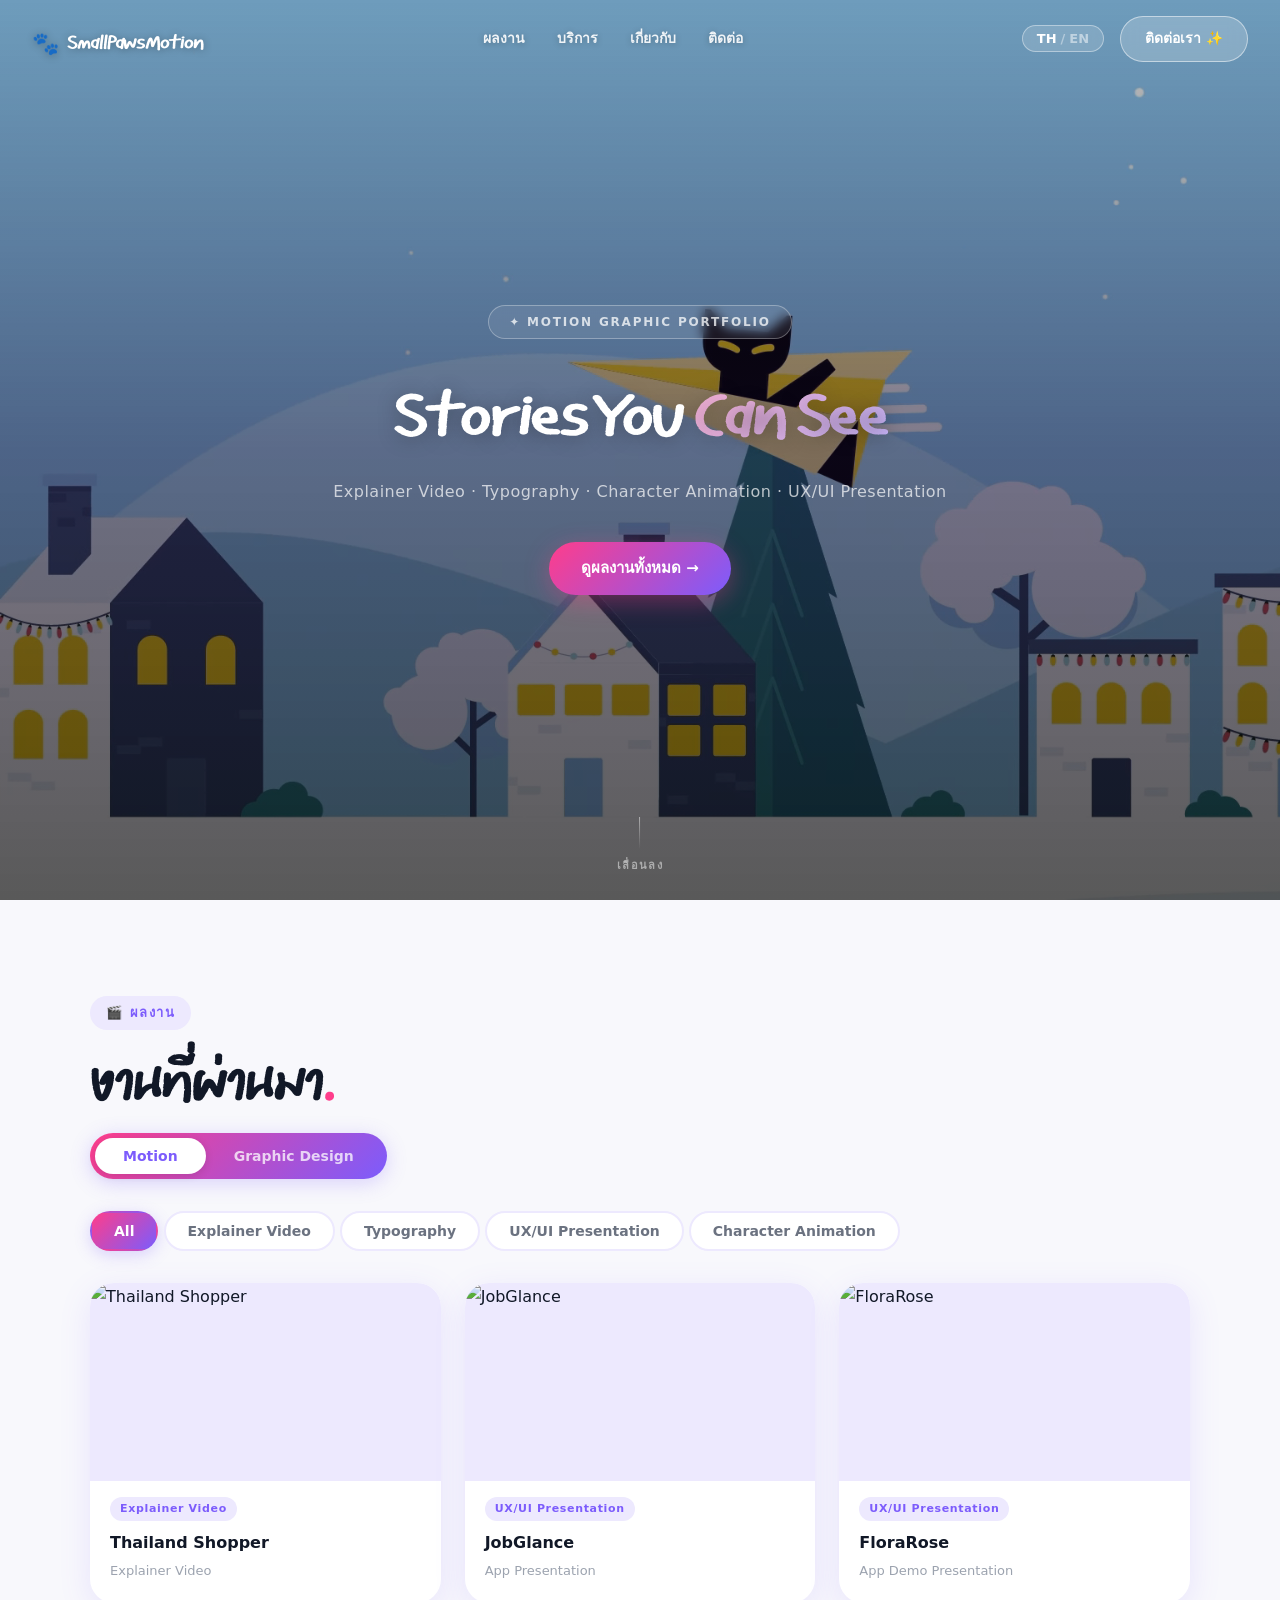
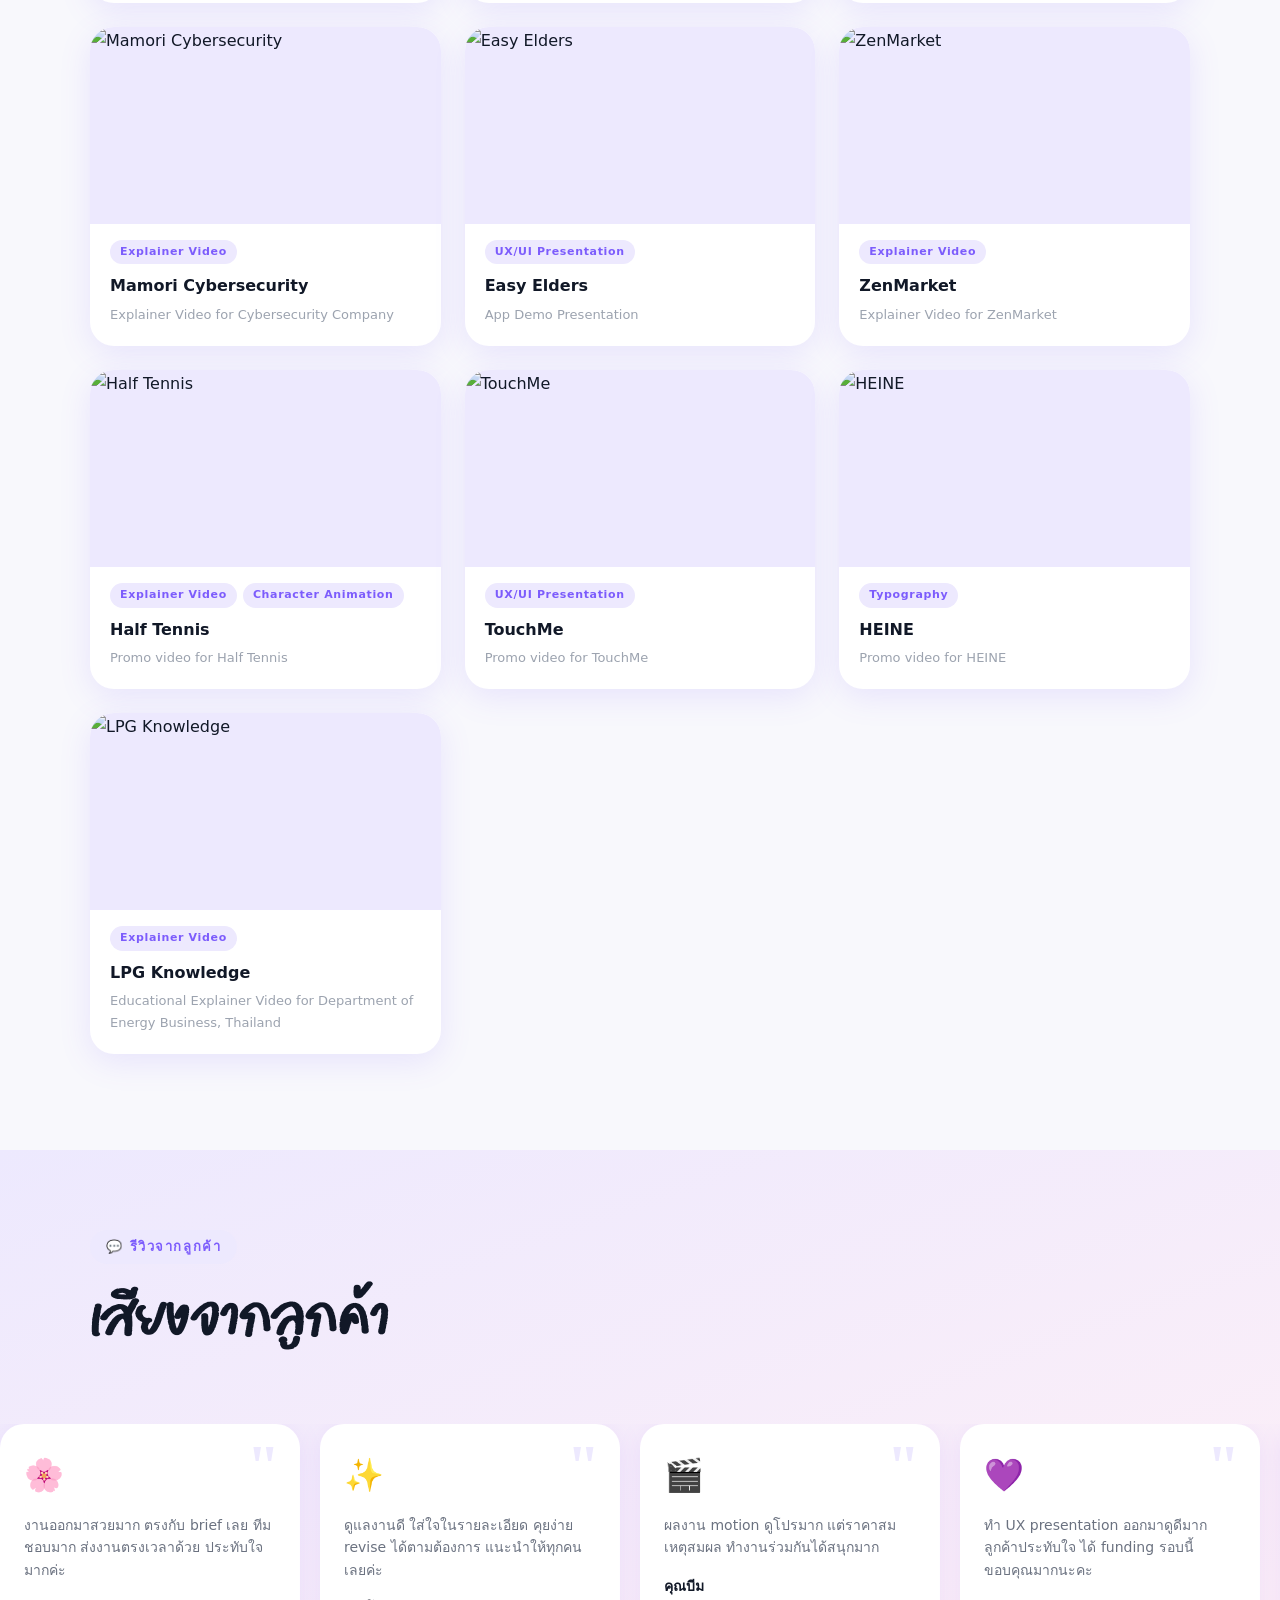
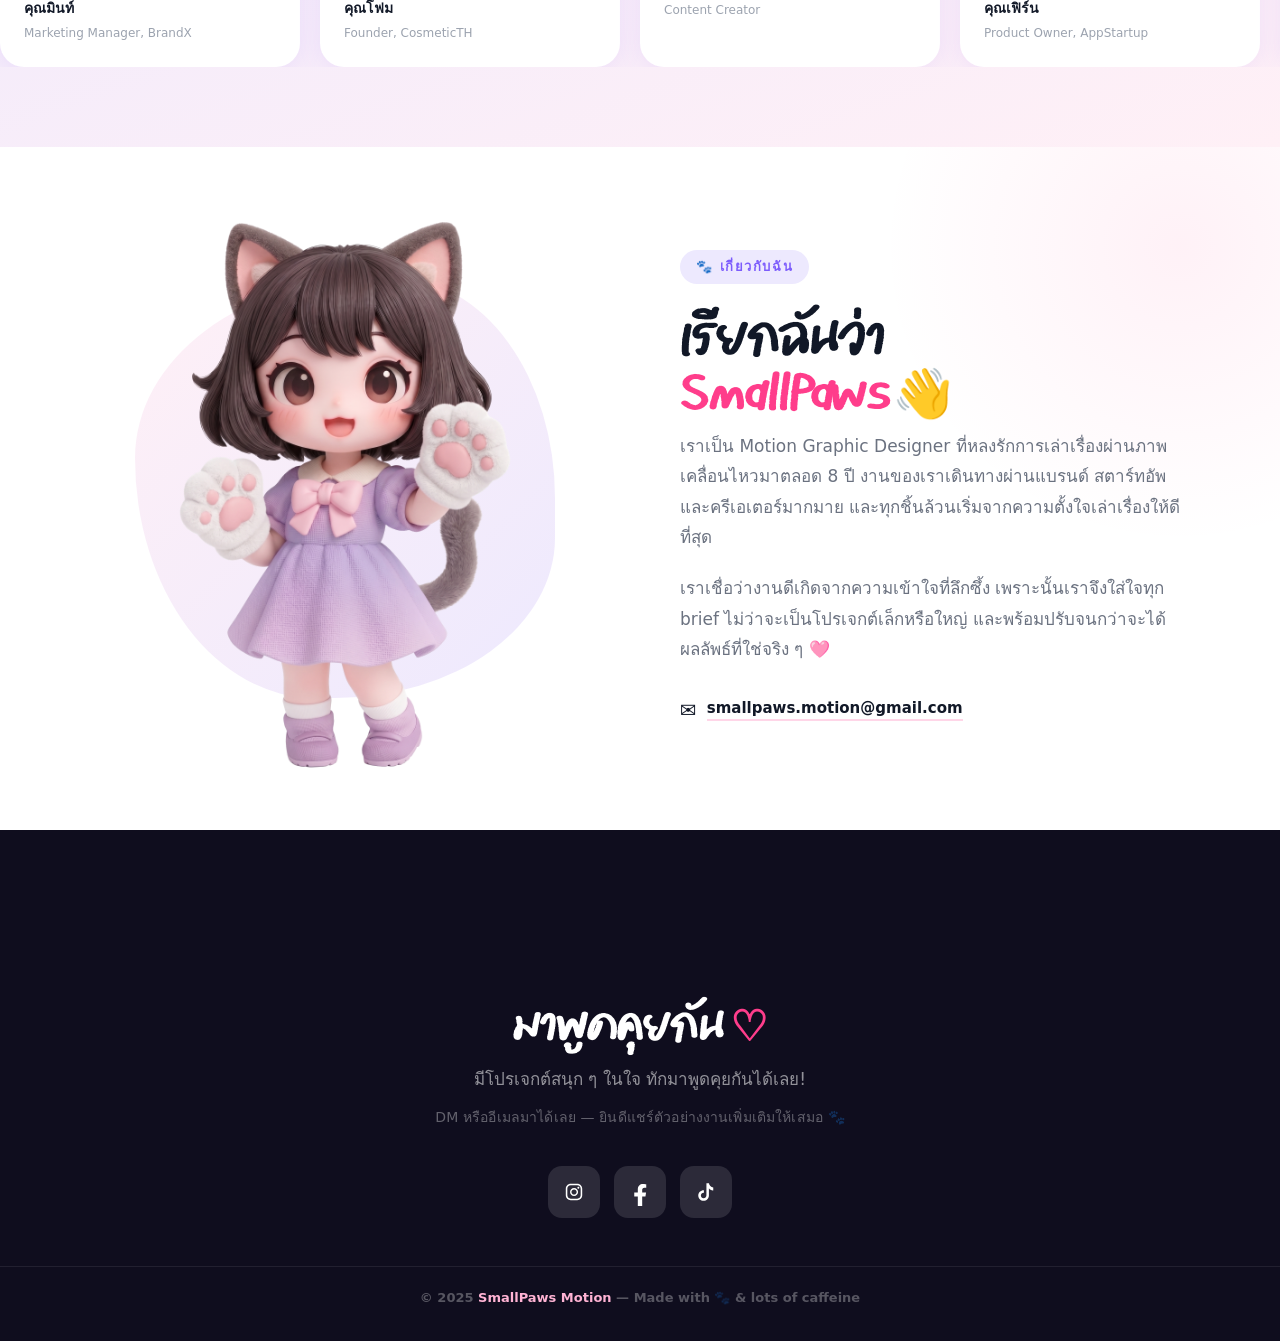
==== index.html @ 2cac4127 "Graphic modal: horizontal layout, large image preview + side info panel" ====
<!DOCTYPE html>
<html lang="th">
<head>
  <meta charset="UTF-8">
  <meta name="viewport" content="width=device-width, initial-scale=1.0">
  <title>SmallPaws Motion — Motion Graphic Portfolio</title>
  <meta name="description" content="Motion graphic portfolio by SmallPaws — Explainer Video, Typography, UX/UI Presentation, Character Animation">
  <meta property="og:title" content="SmallPaws Motion">
  <meta property="og:description" content="Motion graphic portfolio — 8 years of bringing stories to life through motion">
  <meta property="og:type" content="website">

  <link rel="stylesheet" href="css/style.css?v=13">
  <link rel="icon" href="data:image/svg+xml,<svg xmlns='http://www.w3.org/2000/svg' viewBox='0 0 100 100'><text y='.9em' font-size='90'>🐾</text></svg>">
</head>
<body>

<!-- ── Navigation ─────────────────────────────────────────── -->
<nav class="nav">
  <a href="#hero" class="nav-logo">
    <span class="paw">🐾</span> SmallPaws Motion
  </a>
  <div class="nav-links">
    <a href="#works"        data-th="ผลงาน"    data-en="Works">ผลงาน</a>
    <a href="services.html" data-th="บริการ"    data-en="Services">บริการ</a>
    <a href="#about"        data-th="เกี่ยวกับ" data-en="About">เกี่ยวกับ</a>
    <a href="#contact"      data-th="ติดต่อ"    data-en="Contact">ติดต่อ</a>
  </div>
  <div class="nav-right">
    <button class="lang-toggle" id="lang-toggle" aria-label="Switch language">
      <span class="lang-th active">TH</span>
      <span class="lang-sep">/</span>
      <span class="lang-en">EN</span>
    </button>
    <a href="#contact" class="nav-cta" data-th="ติดต่อเรา ✨" data-en="Contact ✨">ติดต่อเรา ✨</a>
  </div>
</nav>

<!-- ── Hero (fullscreen single looping file) ───────────────── -->
<!--
  วิธีเปลี่ยน background:
  1. วางไฟล์ใน assets/  เช่น assets/hero.mp4  หรือ assets/hero.gif
  2. แก้ src ใน <video> หรือ <img> ด้านล่างนี้
  ─────────────────────────────────────────────────────────────
  ใช้ <video> สำหรับ .mp4 / .webm  (แนะนำ — ไฟล์เล็กกว่า GIF มาก)
  ใช้ <img>   สำหรับ .gif / .apng  (ถ้ามีไฟล์พร้อมใช้แล้ว)
-->
<section id="hero">
  <div class="hero-bg">

    <!-- ══ ใส่ไฟล์ video ที่นี่ ══════════════════════════════
    <video class="hero-media" autoplay muted loop playsinline>
      <source src="assets/hero.webm" type="video/webm">
      <source src="assets/hero.mp4"  type="video/mp4">
    </video>
    ══════════════════════════════════════════════════════════

    ══ หรือ GIF/APNG ที่นี่ ══════════════════════════════════
    <img class="hero-media" src="assets/hero.gif" alt="">
    ══════════════════════════════════════════════════════════ -->

    <video class="hero-media" autoplay muted loop playsinline>
      <source src="assets/header-frames/Header_vdo.webm" type="video/webm">
    </video>

  </div>

  <div class="hero-overlay"></div>

  <div class="hero-content">
    <div class="hero-badge" data-th="✦ Motion Graphic Portfolio" data-en="✦ Motion Graphic Portfolio">✦ Motion Graphic Portfolio</div>
    <h1 class="hero-title">
      Stories You <span class="highlight">Can See</span>
    </h1>
    <p class="hero-desc" data-th="Explainer Video · Typography · Character Animation · UX/UI Presentation" data-en="Explainer Video · Typography · Character Animation · UX/UI Presentation">
      Explainer Video · Typography · Character Animation · UX/UI Presentation
    </p>
    <div class="hero-actions">
      <a href="#works" class="btn-primary" data-th="ดูผลงานทั้งหมด →" data-en="View All Works →">ดูผลงานทั้งหมด →</a>
    </div>
  </div>

  <div class="scroll-hint">
    <div class="scroll-line"></div>
    <span data-th="เลื่อนลง" data-en="Scroll">เลื่อนลง</span>
  </div>
</section>

<!-- ── Works ──────────────────────────────────────────────── -->
<section id="works" class="section">
  <div class="container">
    <div class="fade-up">
      <div class="section-label" data-th="🎬 ผลงาน" data-en="🎬 Selected Works">🎬 ผลงาน</div>
      <h2 class="section-title" style="margin-bottom:32px">
        <span data-th="งานที่ผ่านมา" data-en="Our Work">งานที่ผ่านมา</span><span style="color:var(--pink)">.</span>
      </h2>
    </div>

    <div class="fade-up" id="works-mode-toggle">
      <div class="mode-toggle">
        <button class="mode-btn active" id="mode-motion" onclick="setWorksMode('motion')">
          <span data-th="Motion" data-en="Motion">Motion</span>
        </button>
        <button class="mode-btn" id="mode-graphic" onclick="setWorksMode('graphic')">
          <span data-th="Graphic Design" data-en="Graphic Design">Graphic Design</span>
        </button>
      </div>
    </div>

    <div class="fade-up" id="filter-bar"></div>

    <div id="works-grid" class="works-grid" style="margin-top:32px"></div>
  </div>
</section>

<!-- ── Testimonials ───────────────────────────────────────── -->
<section id="testimonials">
  <div class="section-header fade-up">
    <div class="container">
      <div class="section-label" data-th="💬 รีวิวจากลูกค้า" data-en="💬 Kind Words">💬 รีวิวจากลูกค้า</div>
      <h2 class="section-title">
        <span data-th="เสียงจากลูกค้า" data-en="What Clients Say">เสียงจากลูกค้า</span><span style="color:var(--pink)">~</span>
      </h2>
    </div>
  </div>

  <div style="height:40px"></div>

  <div class="marquee-wrap">
    <div class="marquee-track" id="marquee-track"></div>
  </div>
</section>

<!-- ── About ──────────────────────────────────────────────── -->
<section id="about" class="section">
  <div class="container">
    <div class="about-grid">

      <div class="about-visual fade-up">
        <div class="about-blob-bg"></div>
        <img src="assets/image/aboutMe2.png" alt="SmallPaws Motion" class="about-photo">
      </div>

      <div class="about-content fade-up">
        <div class="section-label" data-th="🐾 เกี่ยวกับฉัน" data-en="🐾 About Me">🐾 เกี่ยวกับฉัน</div>
        <h2 class="section-title" style="margin-bottom:20px">
          <span data-th="เรียกฉันว่า" data-en="You can call me">เรียกฉันว่า</span><br><span style="color:var(--pink)">SmallPaws</span> 👋
        </h2>
        <p class="about-intro" data-th="เราเป็น Motion Graphic Designer ที่หลงรักการเล่าเรื่องผ่านภาพเคลื่อนไหวมาตลอด 8 ปี งานของเราเดินทางผ่านแบรนด์ สตาร์ทอัพ และครีเอเตอร์มากมาย และทุกชิ้นล้วนเริ่มจากความตั้งใจเล่าเรื่องให้ดีที่สุด" data-en="We're a Motion Graphic Designer with 8 years of passion for storytelling through movement. Our work has traveled through brands, startups, and creators — and every piece starts with one intention: tell the story well.">
          เราเป็น Motion Graphic Designer ที่หลงรักการเล่าเรื่องผ่านภาพเคลื่อนไหวมาตลอด 8 ปี
          งานของเราเดินทางผ่านแบรนด์ สตาร์ทอัพ และครีเอเตอร์มากมาย
          และทุกชิ้นล้วนเริ่มจากความตั้งใจเล่าเรื่องให้ดีที่สุด
        </p>
        <p class="about-intro" data-th="เราเชื่อว่างานดีเกิดจากความเข้าใจที่ลึกซึ้ง เพราะนั้นเราจึงใส่ใจทุก brief ไม่ว่าจะเป็นโปรเจกต์เล็กหรือใหญ่ และพร้อมปรับจนกว่าจะได้ผลลัพธ์ที่ใช่จริง ๆ 🩷" data-en="We believe great work comes from deep understanding — so we care about every brief, no matter the scope, and refine until the result truly feels right. 🩷">
          เราเชื่อว่างานดีเกิดจากความเข้าใจที่ลึกซึ้ง เพราะนั้นเราจึงใส่ใจทุก brief
          ไม่ว่าจะเป็นโปรเจกต์เล็กหรือใหญ่ และพร้อมปรับจนกว่าจะได้ผลลัพธ์ที่ใช่จริง ๆ 🩷
        </p>

        <div class="about-email-row">
          <span class="about-email-icon">✉️</span>
          <button class="about-email-btn" id="about-email-btn" onclick="copyEmail(this)" title="คลิกเพื่อคัดลอก">
            smallpaws.motion@gmail.com
          </button>
          <span class="about-email-copied" id="about-email-copied">Copied!</span>
        </div>
      </div>

    </div>
  </div>
</section>

<!-- ── Contact ─────────────────────────────────────────────── -->
<section id="contact" class="section">
  <div class="container">
    <div class="contact-card fade-up">
      <h2 class="contact-title">
        <span data-th="มาพูดคุยกัน" data-en="Let's Talk">มาพูดคุยกัน</span><span style="color:var(--pink)"> ♡</span>
      </h2>
      <p class="contact-sub" data-th="มีโปรเจกต์สนุก ๆ ในใจ ทักมาพูดคุยกันได้เลย!" data-en="Got a fun project in mind? Come chat with me anytime!">
        มีโปรเจกต์สนุก ๆ ในใจ ทักมาพูดคุยกันได้เลย!
      </p>

      <p class="contact-more" data-th="DM หรืออีเมลมาได้เลย — ยินดีแชร์ตัวอย่างงานเพิ่มเติมให้เสมอ 🐾" data-en="DM or email me — happy to share more work samples anytime 🐾">
        DM หรืออีเมลมาได้เลย — ยินดีแชร์ตัวอย่างงานเพิ่มเติมให้เสมอ 🐾
      </p>

      <div class="contact-links" id="contact-links"></div>
    </div>
  </div>
</section>

<!-- ── Footer ──────────────────────────────────────────────── -->
<footer>
  <p>© 2025 <span>SmallPaws Motion</span> — Made with 🐾 & lots of caffeine</p>
</footer>

<!-- ── Modal ───────────────────────────────────────────────── -->
<div class="modal-overlay" id="modal-overlay">
  <div class="modal-box">
    <div class="modal-video-wrap">
      <div id="modal-video" style="width:100%;height:100%"></div>
    </div>
    <div class="modal-footer">
      <div class="modal-title" id="modal-title"></div>
      <button class="modal-close" onclick="closeModal()">✕</button>
    </div>
  </div>
</div>

<script src="js/works-data.js?v=4"></script>
<script src="js/main.js?v=8"></script>
</body>
</html>
---- css/style.css ----
/* ============================================================
   SmallPaws Motion — Stylesheet
   Brand Guideline v1.0: Pink #FF3D8B / Violet #7C5CFC / BG #F8F8FC
   Fonts: PG Boston (display) + Inter (body) + Prompt (Thai fallback)
   ============================================================ */

/* PG Boston — display/heading font (Latin) */
@font-face {
  font-family: 'PG Boston';
  src: url('../assets/fonts/PGBoston.ttf') format('truetype');
  font-weight: normal;
  font-style: normal;
  font-display: swap;
}

/* Inter (body) + Prompt (Thai fallback) */
@import url('https://fonts.googleapis.com/css2?family=Inter:wght@300;400;500;600;700;800;900&family=Prompt:wght@400;500;600;700;800;900&display=swap');

/* ── Reset & Base ─────────────────────────────────────────── */
*, *::before, *::after { box-sizing: border-box; margin: 0; padding: 0; }

:root {
  /* ── Brand Primary ── */
  --pink:         #FF3D8B;
  --pink-light:   #FFD6E8;
  --pink-pale:    #FFF0F6;
  --pink-200:     #FFB3D4;
  --pink-300:     #FF7DB2;
  --pink-600:     #CC0060;

  /* ── Brand Secondary ── */
  --purple:       #7C5CFC;
  --violet:       #7C5CFC;
  --purple-light: #EDE9FE;
  --purple-mid:   #C4B5FD;
  --purple-dim:   #A78BFA;

  /* ── Dark (hero bg / accents) ── */
  --dark:         #0F0D1E;
  --dark-2:       #1A1730;
  --dark-3:       #252240;

  /* ── Surfaces (light theme) ── */
  --white:        #FFFFFF;
  --bg:           #F8F8FC;
  --gray-100:     #F3F4F6;
  --gray-400:     #9CA3AF;
  --gray-600:     #6B7280;
  --gray-700:     #374151;
  --gray-800:     #111827;
  --border:       #E5E7EB;

  --radius-xl:    24px;
  --radius-2xl:   40px;
  --shadow-soft:  0 4px 24px rgba(124,92,252,0.10);
  --shadow-card:  0 8px 32px rgba(124,92,252,0.13);
  --transition:   0.3s cubic-bezier(0.4,0,0.2,1);
}

html { scroll-behavior: smooth; }

body {
  /* Inter สำหรับ Latin + Prompt fallback สำหรับ Thai */
  font-family: 'Inter', 'Prompt', system-ui, sans-serif;
  background: var(--bg);
  color: var(--gray-800);
  overflow-x: hidden;
  line-height: 1.7;
}

/* PG Boston สำหรับ Latin heading — Thai glyph ไม่มีใน PG Boston
   browser จะ fallback ไป Prompt สำหรับตัวอักษรไทยโดยอัตโนมัติ */
h1, h2, h3, .section-title, .nav-logo, .hero-title {
  font-family: 'PG Boston', Georgia, 'Prompt', sans-serif;
  font-weight: 900;
}

/* Exp badge numbers */
.exp-number, .exp-unit, .exp-label {
  font-family: 'PG Boston', Georgia, 'Prompt', sans-serif;
  font-weight: 900;
}

/* ปุ่มและ UI */
button, .btn-primary, .btn-outline, .filter-btn,
.nav-links a, .nav-cta, .lang-toggle {
  font-family: 'Inter', 'Prompt', system-ui, sans-serif;
}

::-webkit-scrollbar { width: 6px; }
::-webkit-scrollbar-track { background: var(--pink-pale); }
::-webkit-scrollbar-thumb { background: var(--purple-mid); border-radius: 99px; }

/* ── Utility ──────────────────────────────────────────────── */
.section { padding: 96px 24px; }
.container { max-width: 1100px; margin: 0 auto; }
.section-label {
  display: inline-flex; align-items: center; gap: 8px;
  font-size: 13px; font-weight: 700; letter-spacing: 0.12em; text-transform: uppercase;
  color: var(--violet); background: var(--purple-light);
  padding: 6px 16px; border-radius: 99px; margin-bottom: 16px;
}
.section-title {
  font-size: clamp(28px, 5vw, 48px);
  font-weight: 900; line-height: 1.15; color: var(--gray-800);
}

/* ── Nav ──────────────────────────────────────────────────── */
.nav {
  position: fixed; top: 0; left: 0; right: 0; z-index: 100;
  padding: 16px 32px;
  display: flex; align-items: center; justify-content: space-between;
  transition: background var(--transition), backdrop-filter var(--transition);
}
.nav.scrolled {
  background: rgba(255,255,255,0.92);
  backdrop-filter: blur(16px);
  border-bottom: 1px solid rgba(124,92,252,0.1);
}
.nav-logo {
  font-size: 18px; font-weight: 900; color: white;
  text-decoration: none; display: flex; align-items: center; gap: 8px;
  text-shadow: 0 1px 8px rgba(0,0,0,0.3);
  transition: color var(--transition), text-shadow var(--transition);
}
.nav.scrolled .nav-logo { color: var(--gray-800); text-shadow: none; }
.nav-logo .paw { font-size: 22px; }

.nav-links { display: flex; gap: 32px; }
.nav-links a {
  font-size: 14px; font-weight: 700; color: rgba(255,255,255,0.9);
  text-decoration: none; transition: color var(--transition);
  text-shadow: 0 1px 6px rgba(0,0,0,0.25);
}
.nav.scrolled .nav-links a { color: var(--gray-600); text-shadow: none; }
.nav-links a:hover { color: var(--purple-mid); }
.nav.scrolled .nav-links a:hover { color: var(--violet); }

.nav-right { display: flex; align-items: center; gap: 16px; }

/* Language toggle */
.lang-toggle {
  background: rgba(255,255,255,0.15); border: 1.5px solid rgba(255,255,255,0.4);
  border-radius: 99px; padding: 5px 14px;
  font-size: 13px; font-weight: 700;
  color: white; cursor: pointer; display: flex; align-items: center; gap: 4px;
  transition: all var(--transition);
  backdrop-filter: blur(8px);
}
.nav.scrolled .lang-toggle {
  background: var(--purple-light); border-color: var(--purple-mid); color: var(--violet);
}
.lang-toggle:hover { background: rgba(255,255,255,0.25); }
.nav.scrolled .lang-toggle:hover { background: var(--violet); color: white; border-color: var(--violet); }
.lang-sep { opacity: 0.4; }
.lang-th, .lang-en { transition: opacity var(--transition); opacity: 0.5; }
.lang-th.active, .lang-en.active { opacity: 1; }

.nav-cta {
  background: rgba(255,255,255,0.2);
  border: 1.5px solid rgba(255,255,255,0.5);
  color: white; font-size: 14px; font-weight: 700;
  padding: 10px 24px; border-radius: 99px; text-decoration: none;
  transition: all var(--transition);
  backdrop-filter: blur(8px);
}
.nav.scrolled .nav-cta {
  background: linear-gradient(135deg, var(--pink), var(--violet));
  border-color: transparent;
  box-shadow: 0 4px 16px rgba(255,61,139,0.30);
}
.nav-cta:hover { background: rgba(255,255,255,0.3); transform: translateY(-1px); }
.nav.scrolled .nav-cta:hover { opacity: 0.9; }

/* ── HERO — fullscreen ────────────────────────────────────── */
#hero {
  position: relative;
  width: 100%; height: 100vh; min-height: 600px;
  display: flex; flex-direction: column;
  align-items: center; justify-content: center;
  overflow: visible;
}

/* clip เฉพาะ bg layer ไม่ให้ล้นออกนอกหน้า */
.hero-bg {
  clip-path: inset(0);
}

/* Background media */
.hero-bg {
  position: absolute; inset: 0; z-index: 0;
}

/* ใช้กับทั้ง <video> และ <img> */
.hero-media {
  width: 100%; height: 100%; object-fit: cover; display: block;
}

/* Placeholder — แสดงขณะยังไม่มีไฟล์ */
.hero-placeholder {
  width: 100%; height: 100%;
  background: linear-gradient(135deg, #1a0a2e 0%, #0d1020 50%, #1a0a1a 100%);
  display: flex; align-items: center; justify-content: center;
}
.hero-placeholder-inner {
  display: flex; flex-direction: column; align-items: center; gap: 16px;
  opacity: 0.35;
}
.hero-placeholder-icon { font-size: 64px; }
.hero-placeholder-label {
  font-size: 14px; font-weight: 700; color: white;
  text-align: center; line-height: 1.6;
}

/* Gradient overlay — darkens image for text legibility */
.hero-overlay {
  position: absolute; inset: 0; z-index: 1;
  background: linear-gradient(
    to bottom,
    rgba(0,0,0,0.25) 0%,
    rgba(20,10,40,0.55) 50%,
    rgba(0,0,0,0.65) 100%
  );
}

/* Hero content */
.hero-content {
  position: relative; z-index: 2;
  text-align: center;
  padding: 0 48px;
  max-width: 900px;
  width: 100%;
  box-sizing: border-box;
}
.hero-badge {
  display: inline-block;
  font-size: 12px; font-weight: 700; letter-spacing: 0.15em; text-transform: uppercase;
  color: rgba(255,255,255,0.75);
  border: 1px solid rgba(255,255,255,0.3);
  padding: 6px 20px; border-radius: 99px; margin-bottom: 24px;
  backdrop-filter: blur(6px);
  background: rgba(255,255,255,0.08);
  font-family: 'Inter', 'Prompt', system-ui, sans-serif;
}
.hero-title {
  font-size: clamp(28px, 4.5vw, 60px);
  line-height: 1.45;
  color: white;
  margin-bottom: 20px;
  text-shadow: 0 2px 20px rgba(0,0,0,0.3);
  word-break: keep-all;
  overflow-wrap: break-word;
}
.hero-title .highlight {
  background: linear-gradient(135deg, #FFB3D4, #C4B5FD);
  -webkit-background-clip: text; -webkit-text-fill-color: transparent;
  background-clip: text;
  /* padding ให้ gradient มีพื้นที่ครอบ descender ของ PG Boston */
  padding-bottom: 0.2em;
  display: inline-block;
}
.hero-desc {
  font-size: clamp(13px, 1.6vw, 16px);
  color: rgba(255,255,255,0.7);
  margin-bottom: 36px;
  letter-spacing: 0.03em;
  font-family: 'Inter', 'Prompt', system-ui, sans-serif;
}
.hero-actions { display: flex; gap: 16px; justify-content: center; flex-wrap: wrap; }

.btn-primary {
  background: linear-gradient(135deg, var(--pink), var(--violet));
  color: white;
  font-size: 15px; font-weight: 700;
  padding: 14px 32px; border-radius: 50px; border: none;
  cursor: pointer; text-decoration: none; display: inline-block;
  box-shadow: 0 6px 24px rgba(255,61,139,0.35);
  transition: transform var(--transition), box-shadow var(--transition);
}
.btn-primary:hover {
  transform: translateY(-2px);
  box-shadow: 0 10px 32px rgba(255,61,139,0.45);
}
.btn-outline {
  background: rgba(255,255,255,0.12); color: white;
  font-size: 15px; font-weight: 700;
  padding: 14px 32px; border-radius: 99px;
  border: 2px solid rgba(255,255,255,0.4);
  cursor: pointer; text-decoration: none; display: inline-block;
  backdrop-filter: blur(6px);
  transition: all var(--transition);
}
.btn-outline:hover { background: rgba(255,255,255,0.22); transform: translateY(-2px); }

/* Scroll hint */
.scroll-hint {
  position: absolute; bottom: 24px; left: 50%; transform: translateX(-50%);
  z-index: 3; display: flex; flex-direction: column; align-items: center; gap: 8px;
  color: rgba(255,255,255,0.5); font-size: 11px; font-weight: 700;
  letter-spacing: 0.12em; text-transform: uppercase;
}
.scroll-line {
  width: 1px; height: 32px;
  background: linear-gradient(to bottom, rgba(255,255,255,0.5), transparent);
  animation: scrollPulse 2s ease-in-out infinite;
}
@keyframes scrollPulse {
  0%,100% { opacity: 0.4; transform: scaleY(1); }
  50%      { opacity: 1;   transform: scaleY(1.2); }
}

/* ── WORKS MODE TOGGLE ────────────────────────────────────── */
.mode-toggle {
  display: inline-flex;
  background: linear-gradient(135deg, var(--pink), var(--violet));
  border-radius: 99px;
  padding: 5px;
  margin-bottom: 32px;
  box-shadow: 0 4px 20px rgba(124,92,252,0.25);
}
.mode-btn {
  font-size: 14px; font-weight: 700;
  padding: 10px 28px; border-radius: 99px; border: none;
  background: transparent; color: rgba(255,255,255,0.75);
  cursor: pointer; transition: all var(--transition);
  font-family: 'Inter', 'Prompt', system-ui, sans-serif;
}
.mode-btn.active {
  background: white;
  color: var(--violet);
  box-shadow: 0 2px 8px rgba(0,0,0,0.12);
}
.mode-btn:not(.active):hover { color: white; }

/* ── COMING SOON ──────────────────────────────────────────── */
.coming-soon-wrap {
  display: flex; flex-direction: column; align-items: center; justify-content: center;
  padding: 80px 24px; text-align: center;
  border: 2px dashed var(--purple-mid);
  border-radius: var(--radius-2xl);
  background: var(--purple-light);
  margin-top: 32px;
  animation: fadeInUp 0.4s ease;
}
@keyframes fadeInUp {
  from { opacity: 0; transform: translateY(16px); }
  to   { opacity: 1; transform: translateY(0); }
}
.coming-soon-emoji { font-size: 52px; margin-bottom: 20px; }
.coming-soon-title {
  font-size: clamp(20px, 3vw, 28px); font-weight: 900;
  color: var(--violet); margin-bottom: 12px;
  font-family: 'PG Boston', Georgia, 'Prompt', sans-serif;
}
.coming-soon-sub {
  font-size: 15px; color: var(--gray-600); line-height: 1.8; max-width: 480px;
}
.coming-soon-sub em { color: var(--pink); font-style: normal; font-weight: 700; }

/* ── WORKS ────────────────────────────────────────────────── */
#works { background: var(--bg); }

.filter-bar {
  display: flex; gap: 10px; flex-wrap: wrap; margin-bottom: 40px;
}
.filter-btn {
  font-size: 14px; font-weight: 600;
  padding: 10px 22px; border-radius: 50px; border: 2px solid var(--purple-light);
  background: var(--white); color: var(--gray-600);
  cursor: pointer; transition: all var(--transition);
}
.filter-btn:hover { border-color: var(--purple-mid); color: var(--violet); }
.filter-btn.active,
.filter-btn.active:hover {
  background: linear-gradient(135deg, var(--pink), var(--violet));
  border-color: transparent; color: white;
  box-shadow: 0 4px 16px rgba(124,92,252,0.25);
}

.works-grid {
  display: grid;
  grid-template-columns: repeat(auto-fill, minmax(300px, 1fr));
  gap: 24px;
}
.work-card {
  border-radius: var(--radius-xl); overflow: hidden;
  background: var(--white); box-shadow: var(--shadow-card);
  cursor: pointer; transition: transform var(--transition), box-shadow var(--transition);
  position: relative;
}
.work-card:hover {
  transform: translateY(-6px);
  box-shadow: 0 16px 48px rgba(124,92,252,0.18);
}
.work-thumb {
  width: 100%; aspect-ratio: 16/9; object-fit: cover; display: block;
  background: var(--purple-light);
}
.work-thumb-placeholder {
  width: 100%; aspect-ratio: 16/9;
  display: flex; align-items: center; justify-content: center; font-size: 36px;
}
.work-play-overlay {
  position: absolute; top: 0; left: 0; width: 100%; aspect-ratio: 16/9;
  display: flex; align-items: center; justify-content: center;
  background: rgba(0,0,0,0); transition: background var(--transition);
}
.work-card:hover .work-play-overlay { background: rgba(0,0,0,0.25); }
.play-btn {
  width: 52px; height: 52px; border-radius: 50%;
  background: white; display: flex; align-items: center; justify-content: center;
  opacity: 0; transform: scale(0.8); transition: all var(--transition);
  box-shadow: 0 4px 16px rgba(0,0,0,0.2);
}
.play-btn svg { fill: var(--violet); margin-left: 3px; }
.work-card:hover .play-btn { opacity: 1; transform: scale(1); }
.work-info { padding: 16px 20px 20px; }
.work-tags { display: flex; gap: 6px; flex-wrap: wrap; margin-bottom: 8px; }
.work-tag {
  font-size: 11px; font-weight: 700; letter-spacing: 0.06em;
  padding: 3px 10px; border-radius: 99px;
  background: var(--purple-light); color: var(--violet);
}
.work-title { font-size: 16px; font-weight: 800; color: var(--gray-800); margin-bottom: 4px; }
.work-desc { font-size: 13px; color: var(--gray-400); }

/* ── MODAL ────────────────────────────────────────────────── */
.modal-overlay {
  position: fixed; inset: 0; z-index: 1000;
  background: rgba(0,0,0,0.75); backdrop-filter: blur(8px);
  display: flex; align-items: center; justify-content: center; padding: 24px;
  opacity: 0; pointer-events: none; transition: opacity 0.3s ease;
}
.modal-overlay.open { opacity: 1; pointer-events: all; }
.modal-box {
  background: white; border-radius: var(--radius-2xl);
  max-width: 900px; width: 100%; overflow: hidden;
  transform: scale(0.95) translateY(16px);
  transition: transform 0.3s cubic-bezier(0.34,1.56,0.64,1);
  box-shadow: 0 32px 80px rgba(0,0,0,0.3);
}
.modal-overlay.open .modal-box { transform: scale(1) translateY(0); }
.modal-video-wrap { width: 100%; aspect-ratio: 16/9; background: #000; }
.modal-video-wrap iframe,
.modal-video-wrap video { width: 100%; height: 100%; border: none; display: block; }
.modal-footer {
  padding: 24px 28px;
  display: flex; align-items: center; justify-content: space-between;
}
.modal-title { font-size: 20px; font-weight: 900; }
.modal-close {
  width: 40px; height: 40px; border-radius: 50%;
  background: var(--gray-100); border: none; cursor: pointer;
  display: flex; align-items: center; justify-content: center;
  font-size: 20px; color: var(--gray-600); transition: all var(--transition);
}
.modal-close:hover { background: var(--pink-pale); color: var(--pink); }

/* ── TESTIMONIALS ─────────────────────────────────────────── */
#testimonials {
  background: linear-gradient(160deg, var(--purple-light) 0%, var(--pink-pale) 100%);
  overflow: hidden; padding: 80px 0;
}
/* override for light surface */
#testimonials .section-title { color: var(--gray-800); }
#testimonials .section-header { padding: 0 24px; margin-bottom: 48px; }
.marquee-wrap { overflow: hidden; }
.marquee-track {
  display: flex; gap: 20px; width: max-content;
  animation: marquee 40s linear infinite;
}
.marquee-wrap:hover .marquee-track { animation-play-state: paused; }
@keyframes marquee {
  from { transform: translateX(0); }
  to   { transform: translateX(-50%); }
}
.bubble-card {
  flex-shrink: 0; width: 300px;
  background: white; border-radius: var(--radius-xl);
  padding: 24px; position: relative; box-shadow: var(--shadow-soft);
}
.bubble-card::after {
  content: '"'; position: absolute; top: 12px; right: 20px;
  font-size: 60px; font-weight: 900; line-height: 1;
  color: var(--purple-light); font-family: Georgia, serif;
}
.bubble-avatar { font-size: 32px; margin-bottom: 12px; }
.bubble-text { font-size: 14px; line-height: 1.6; color: var(--gray-600); margin-bottom: 16px; }
.bubble-name { font-size: 14px; font-weight: 800; color: var(--gray-800); }
.bubble-role { font-size: 12px; color: var(--gray-400); margin-top: 2px; }

/* ── ABOUT ────────────────────────────────────────────────── */
#about { background: var(--white); position: relative; overflow: hidden; }
#about::before {
  content: '';
  position: absolute; top: -200px; right: -200px;
  width: 600px; height: 600px;
  background: radial-gradient(circle, rgba(255,61,139,0.07) 0%, transparent 70%);
  border-radius: 50%; pointer-events: none;
}
#about { padding-top: 56px; padding-bottom: 56px; }

.about-grid {
  display: grid; grid-template-columns: 1fr 1fr; gap: 80px; align-items: center;
}
.about-visual {
  position: relative; display: flex; align-items: center; justify-content: center;
}
.about-photo {
  width: 380px; max-width: 100%;
  border-radius: 24px;
  object-fit: cover;
  display: block;
  position: relative; z-index: 1;
}
.about-blob-bg {
  position: absolute;
  width: 420px; height: 420px;
  background: linear-gradient(135deg, var(--pink-pale), var(--purple-light));
  border-radius: 60% 40% 55% 45% / 45% 55% 40% 60%;
  animation: blobMorph 8s ease-in-out infinite;
  z-index: 0;
}
@keyframes blobMorph {
  0%,100% { border-radius: 60% 40% 55% 45% / 45% 55% 40% 60%; }
  33%      { border-radius: 50% 50% 40% 60% / 60% 40% 55% 45%; }
  66%      { border-radius: 45% 55% 60% 40% / 50% 60% 40% 50%; }
}

/* Floating number — ไม่มี white box ลอยอยู่กลาง blob */
.exp-float {
  text-align: center;
  animation: floatNum 4s ease-in-out infinite;
}
@keyframes floatNum {
  0%, 100% { transform: translateY(0px); }
  50%       { transform: translateY(-14px); }
}
.exp-number-wrap { display: flex; align-items: baseline; justify-content: center; gap: 2px; }
.exp-number {
  font-size: 100px; font-weight: 900; line-height: 1;
  background: linear-gradient(135deg, var(--pink), var(--violet));
  -webkit-background-clip: text; -webkit-text-fill-color: transparent; background-clip: text;
  padding-bottom: 0.2em; display: inline-block;
}
.exp-unit {
  font-size: 40px; font-weight: 900;
  background: linear-gradient(135deg, var(--pink), var(--violet));
  -webkit-background-clip: text; -webkit-text-fill-color: transparent; background-clip: text;
}
.exp-label {
  font-size: 15px; font-weight: 700; color: var(--gray-600);
  margin-top: 8px; letter-spacing: 0.02em;
}

.about-intro {
  font-size: 17px; line-height: 1.8; color: var(--gray-600); margin-bottom: 20px;
}

/* Email row in about */
.about-email-row {
  display: flex; align-items: center; gap: 10px; margin-top: 28px; flex-wrap: wrap;
}
.about-email-icon { font-size: 20px; }
.about-email-btn {
  font-size: 15px; font-weight: 700; color: var(--gray-800);
  background: none; border: none; border-bottom: 2px solid var(--pink-light);
  padding-bottom: 2px; cursor: pointer; font-family: 'Inter', 'Prompt', system-ui, sans-serif;
  transition: border-color var(--transition), color var(--transition);
}
.about-email-btn:hover { border-color: var(--pink); color: var(--pink); }
.about-email-copied {
  font-size: 12px; font-weight: 700; color: var(--violet);
  background: var(--purple-light); padding: 3px 10px; border-radius: 99px;
  opacity: 0; transition: opacity 0.3s;
}
.about-email-copied.show { opacity: 1; }

/* ── CONTACT ──────────────────────────────────────────────── */
#contact {
  background: var(--dark);
  padding-bottom: 0;
}
.contact-card {
  background: transparent;
  padding: 56px 64px 48px; text-align: center;
  box-shadow: none; border-radius: 0;
}
.contact-title {
  font-size: clamp(28px, 4vw, 42px); font-weight: 900; margin-bottom: 12px;
  color: white;
}
.contact-title span[style] { color: var(--pink) !important; }
.contact-sub { font-size: 17px; color: rgba(255,255,255,0.55); margin-bottom: 12px; }
.contact-more { font-size: 14px; color: rgba(255,255,255,0.35); margin-bottom: 36px; letter-spacing: 0.01em; }
.contact-links {
  display: flex; flex-wrap: wrap; gap: 14px; justify-content: center; margin-bottom: 0;
}
.contact-link {
  display: inline-flex; align-items: center; justify-content: center;
  width: 52px; height: 52px; border-radius: 14px;
  background: rgba(255,255,255,0.12);
  text-decoration: none; transition: all var(--transition);
}
.contact-link:hover {
  background: var(--violet);
  transform: translateY(-4px) scale(1.08);
}
.contact-sns-icon {
  width: 28px; height: 28px; display: block;
}

/* ── GRAPHIC MODAL ────────────────────────────────────────── */
.modal-box.graphic-modal-box {
  max-width: 1100px; display: flex; flex-direction: row;
  height: 80vh; max-height: 700px;
}
.modal-box.graphic-modal-box .modal-video-wrap {
  flex: 1; aspect-ratio: unset; height: 100%;
}
.modal-box.graphic-modal-box .modal-footer {
  width: 260px; flex-shrink: 0; flex-direction: column;
  align-items: flex-start; justify-content: space-between;
  padding: 28px 24px; border-left: 1px solid var(--border);
}
.graphic-modal-inner {
  display: flex; width: 100%; height: 100%;
}
.graphic-img-wrap {
  position: relative; flex: 1; background: #f3f3f7;
  display: flex; align-items: center; justify-content: center; overflow: hidden;
}
.graphic-modal-img {
  max-width: 100%; max-height: 100%; object-fit: contain; display: block;
}
.graphic-arrow {
  position: absolute; top: 50%; transform: translateY(-50%);
  background: rgba(0,0,0,0.12); border: none; color: var(--gray-700);
  font-size: 28px; width: 44px; height: 44px; border-radius: 50%;
  cursor: pointer; z-index: 2; display: flex; align-items: center; justify-content: center;
  transition: background var(--transition);
}
.graphic-arrow:hover { background: rgba(0,0,0,0.22); }
.graphic-arrow.left { left: 12px; }
.graphic-arrow.right { right: 12px; }
.graphic-dots {
  position: absolute; bottom: 12px; left: 50%; transform: translateX(-50%);
  display: flex; gap: 6px;
}
.graphic-dot {
  width: 7px; height: 7px; border-radius: 50%;
  background: rgba(0,0,0,0.2); cursor: pointer; transition: background var(--transition);
}
.graphic-dot.active { background: var(--violet); }
.graphic-modal-info {
  display: flex; flex-direction: column; gap: 16px; flex: 1;
}
.gm-row { display: flex; flex-direction: column; gap: 3px; font-size: 14px; line-height: 1.6; }
.gm-label {
  font-weight: 800; color: var(--violet);
  font-size: 11px; letter-spacing: 0.1em; text-transform: uppercase;
}
.gm-title {
  font-size: 18px; font-weight: 900; color: var(--gray-800); margin-bottom: 4px;
  font-family: 'PG Boston', Georgia, 'Prompt', sans-serif;
}

/* ── FOOTER ───────────────────────────────────────────────── */
footer {
  background: var(--dark); color: rgba(255,255,255,0.3);
  padding: 20px 24px 32px; text-align: center; font-size: 13px; font-weight: 600;
  border-top: 1px solid rgba(255,255,255,0.08);
}
footer span { color: var(--pink-200); }

/* ── FADE-UP ──────────────────────────────────────────────── */
.fade-up {
  opacity: 0; transform: translateY(32px);
  transition: opacity 0.6s ease, transform 0.6s ease;
}
.fade-up.visible { opacity: 1; transform: translateY(0); }

/* ── MOBILE ───────────────────────────────────────────────── */
@media (max-width: 768px) {
  .nav-links { display: none; }
  .about-grid { grid-template-columns: 1fr; gap: 48px; }
  .about-blob-bg { width: 280px; height: 280px; }
  .exp-number { font-size: 72px; }
  .contact-card { padding: 40px 24px; }
  .exp-number { font-size: 56px; }
  .hero-title { font-size: clamp(30px, 8vw, 52px); }
}
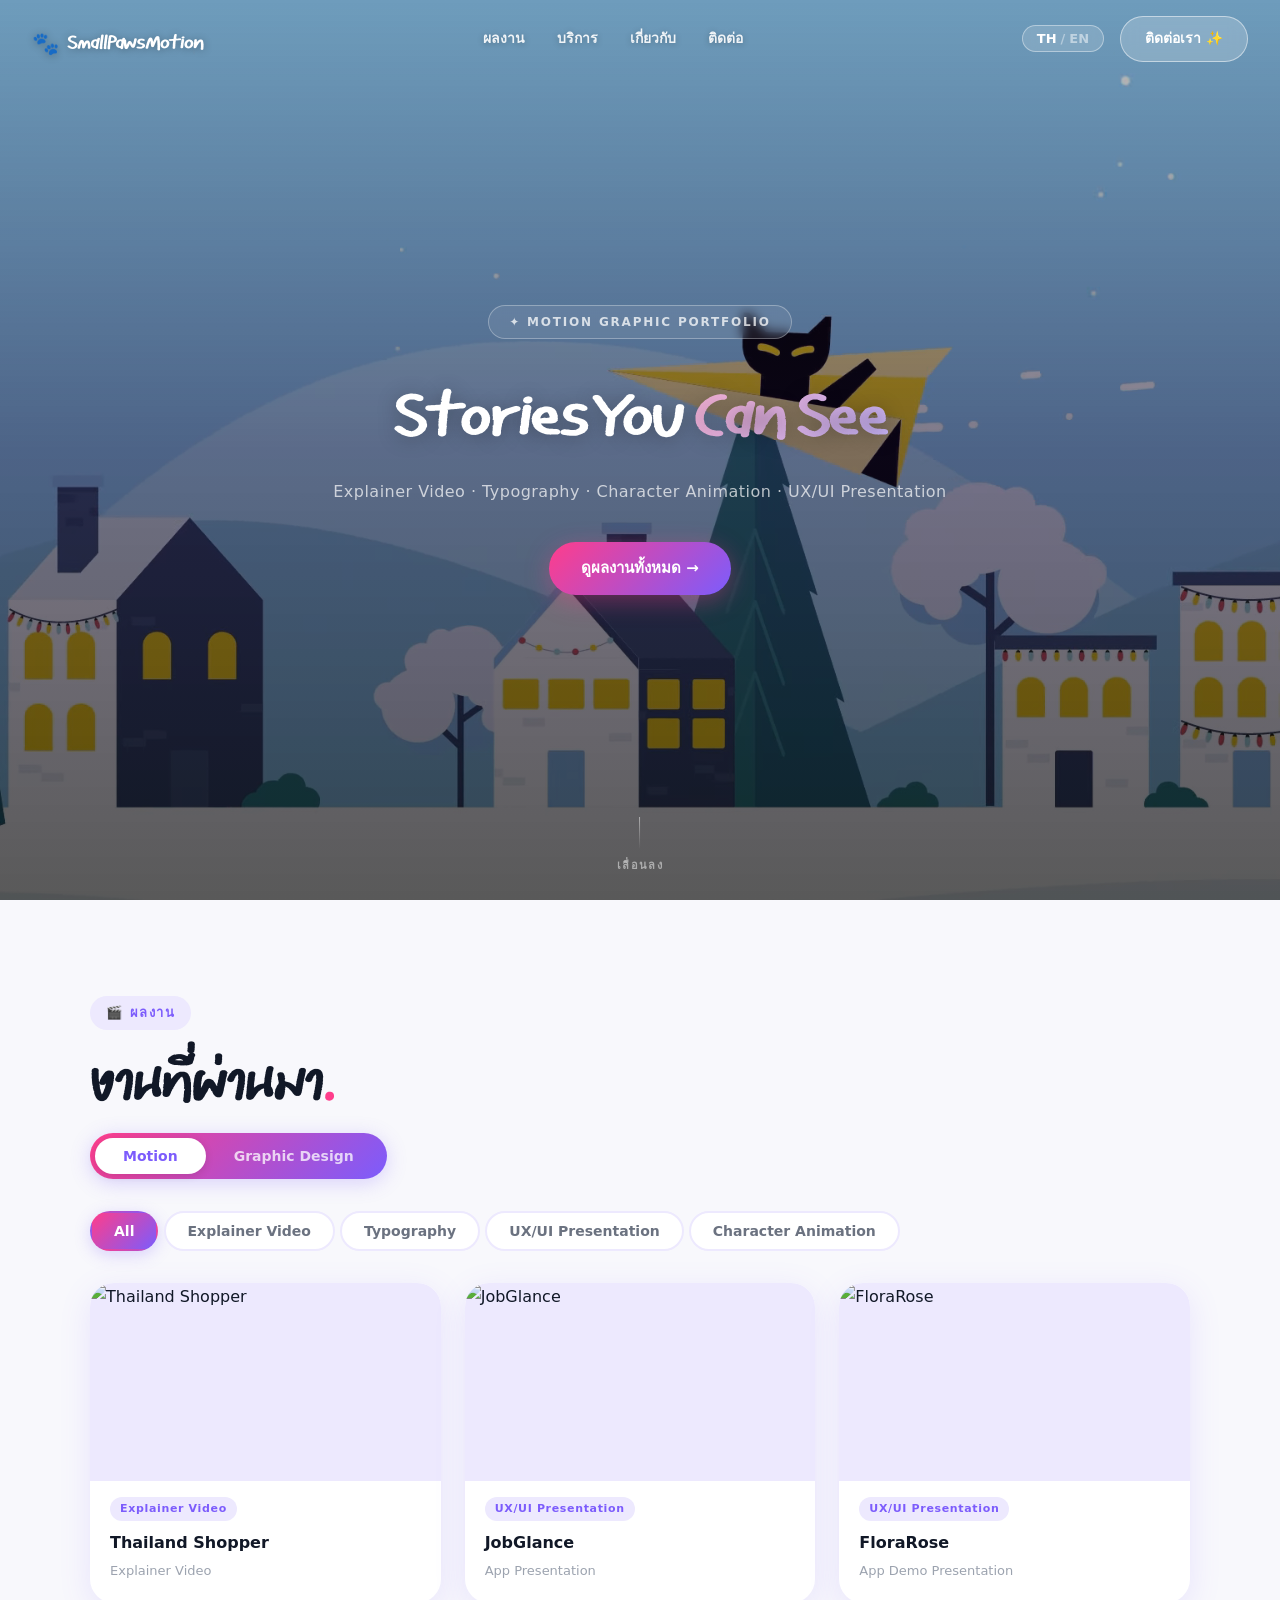
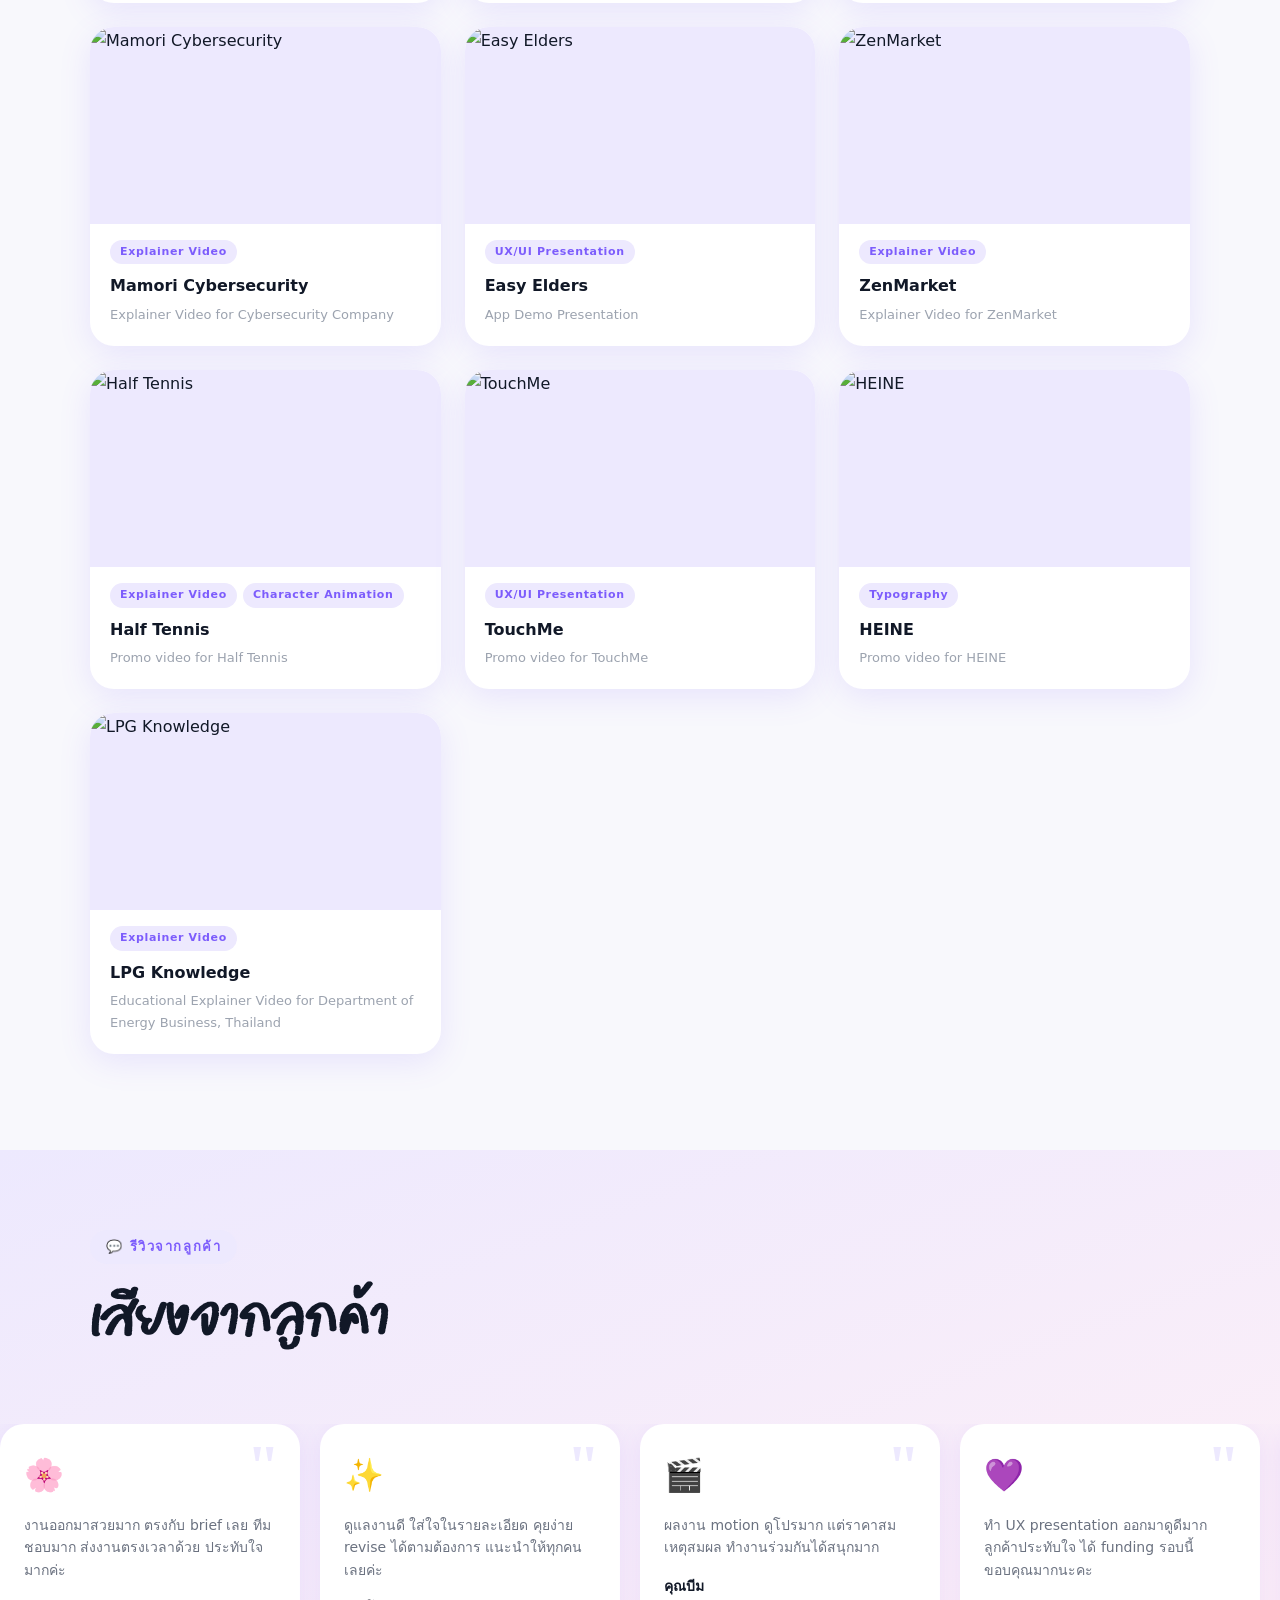
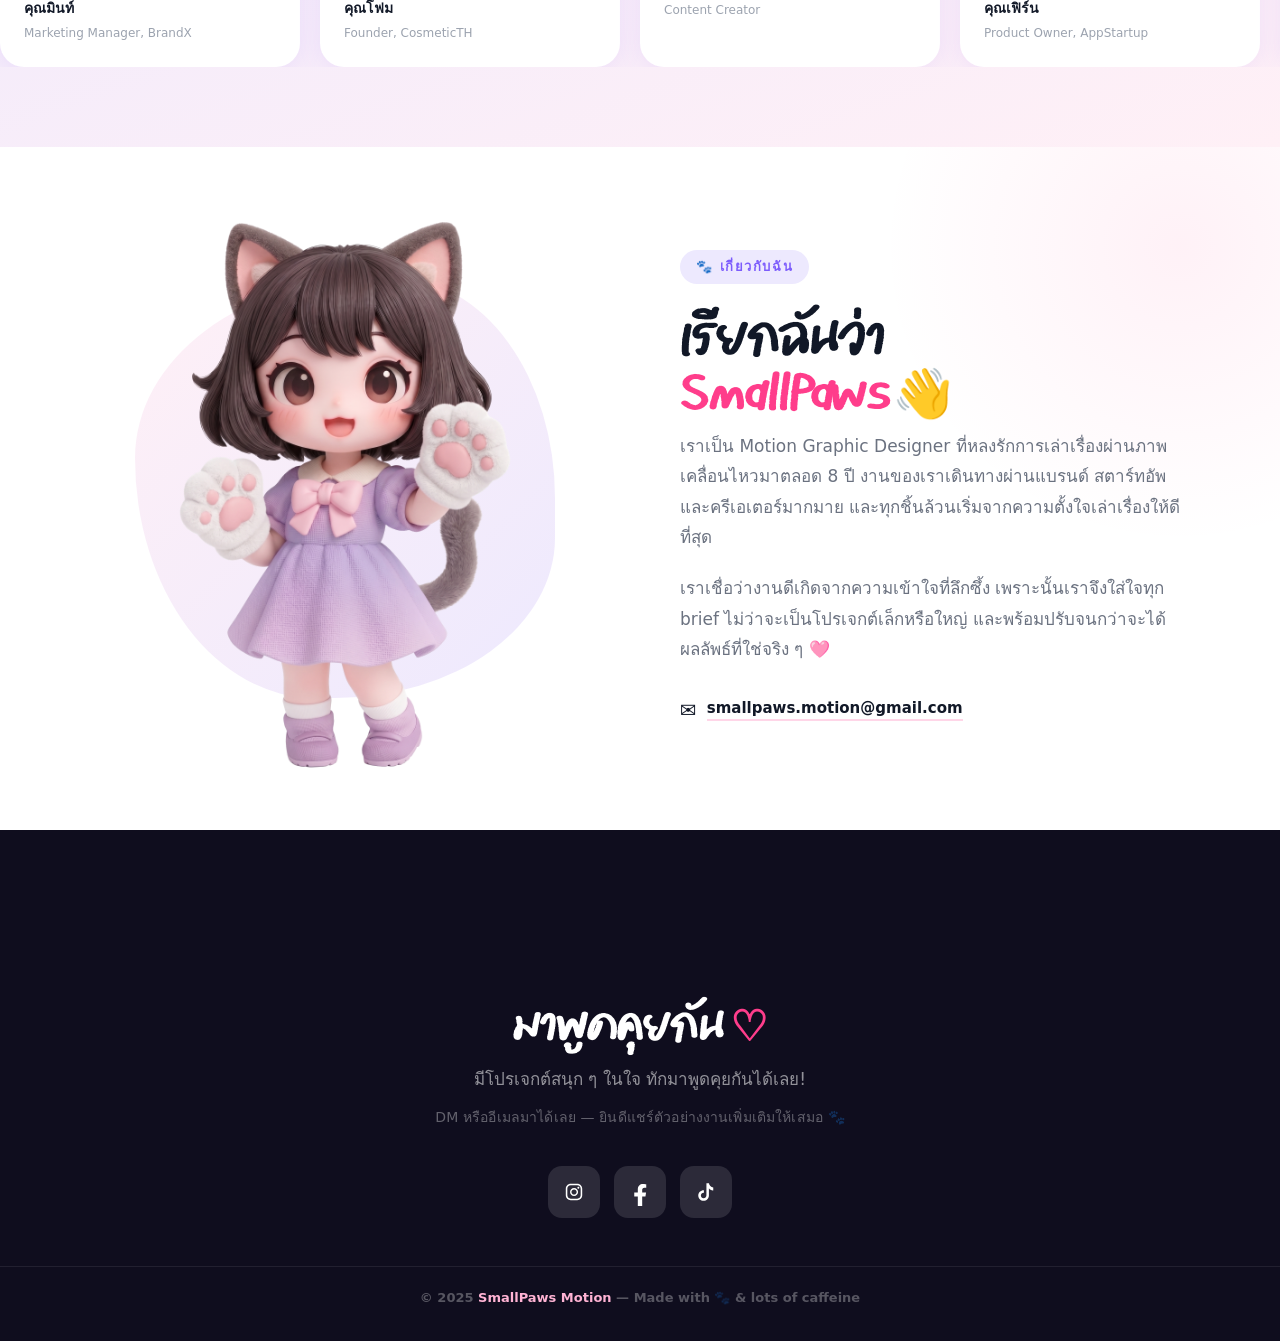
==== commit d8d09a13: "Add Purrperry Cattery Facebook cover & profile to graphic works" ====
--- a/index.html
+++ b/index.html
@@ -206,7 +206,7 @@
   </div>
 </div>
 
-<script src="js/works-data.js?v=4"></script>
+<script src="js/works-data.js?v=5"></script>
 <script src="js/main.js?v=8"></script>
 </body>
 </html>
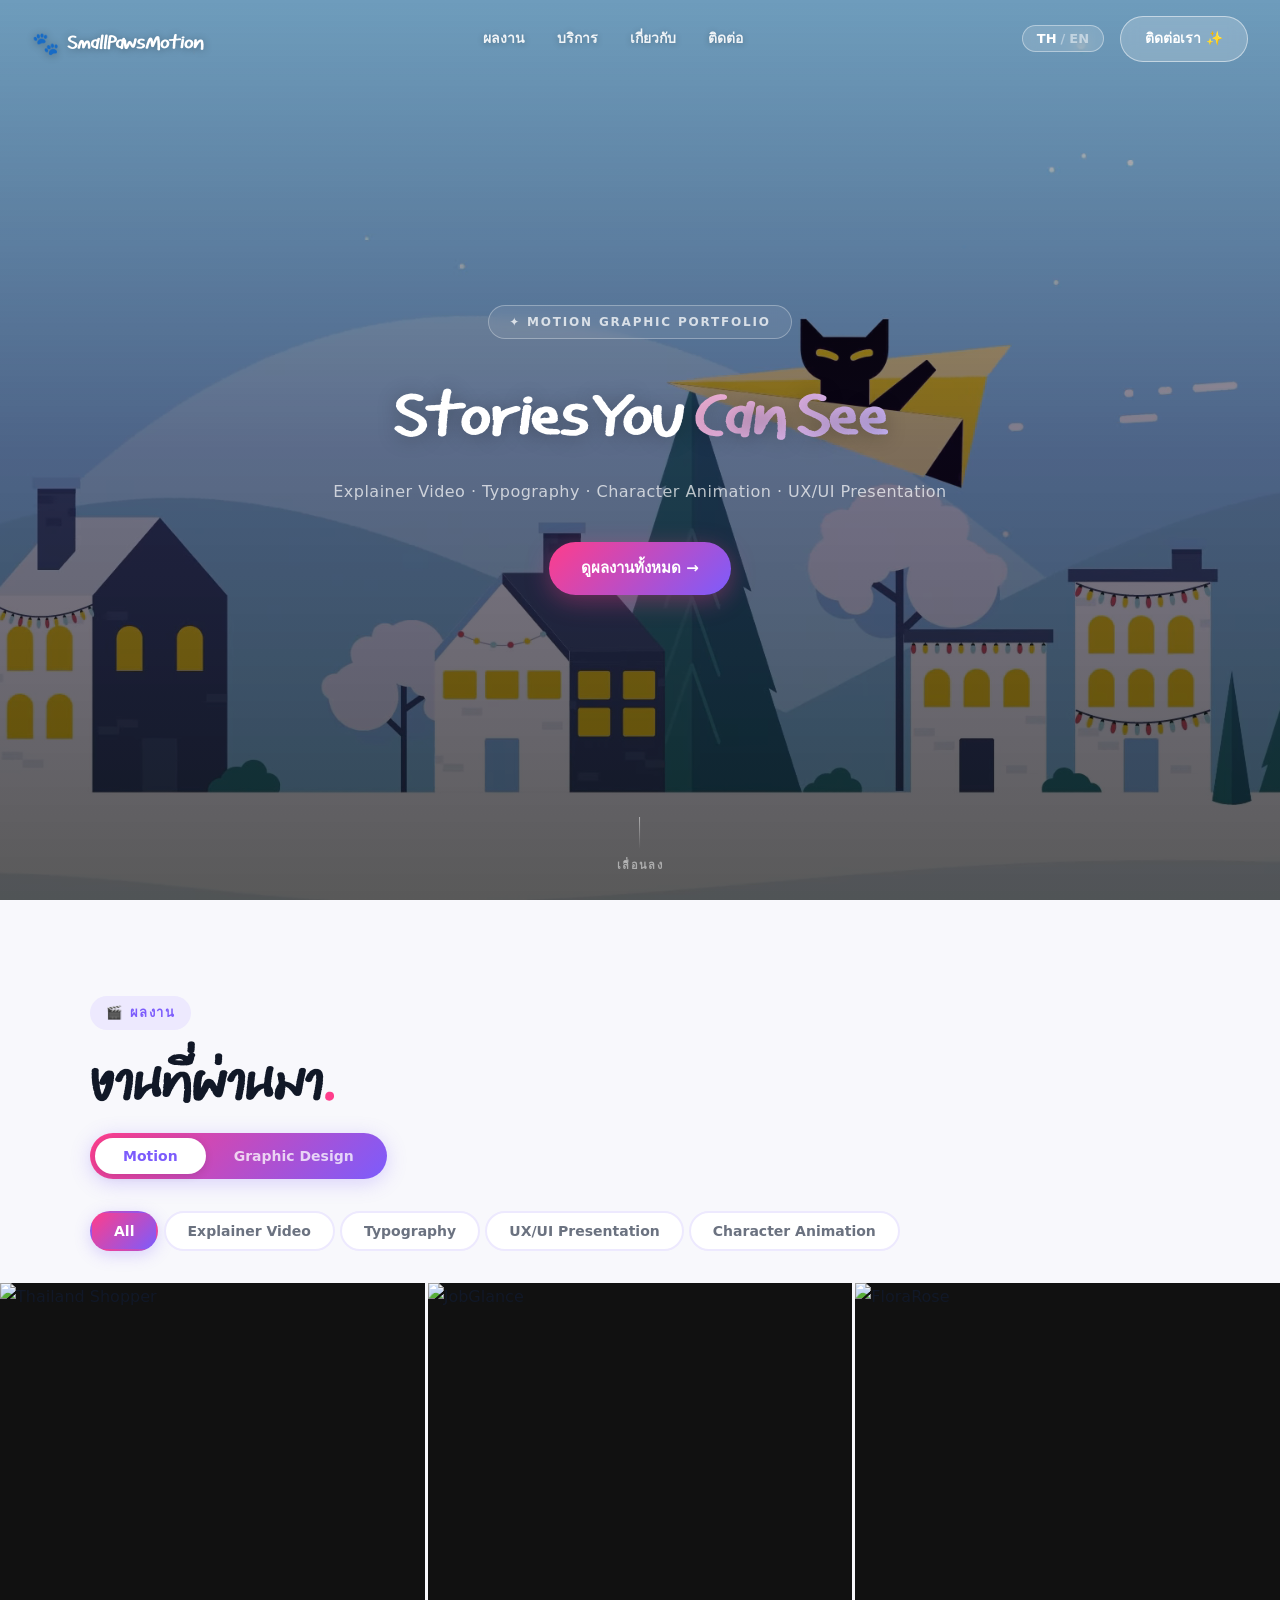
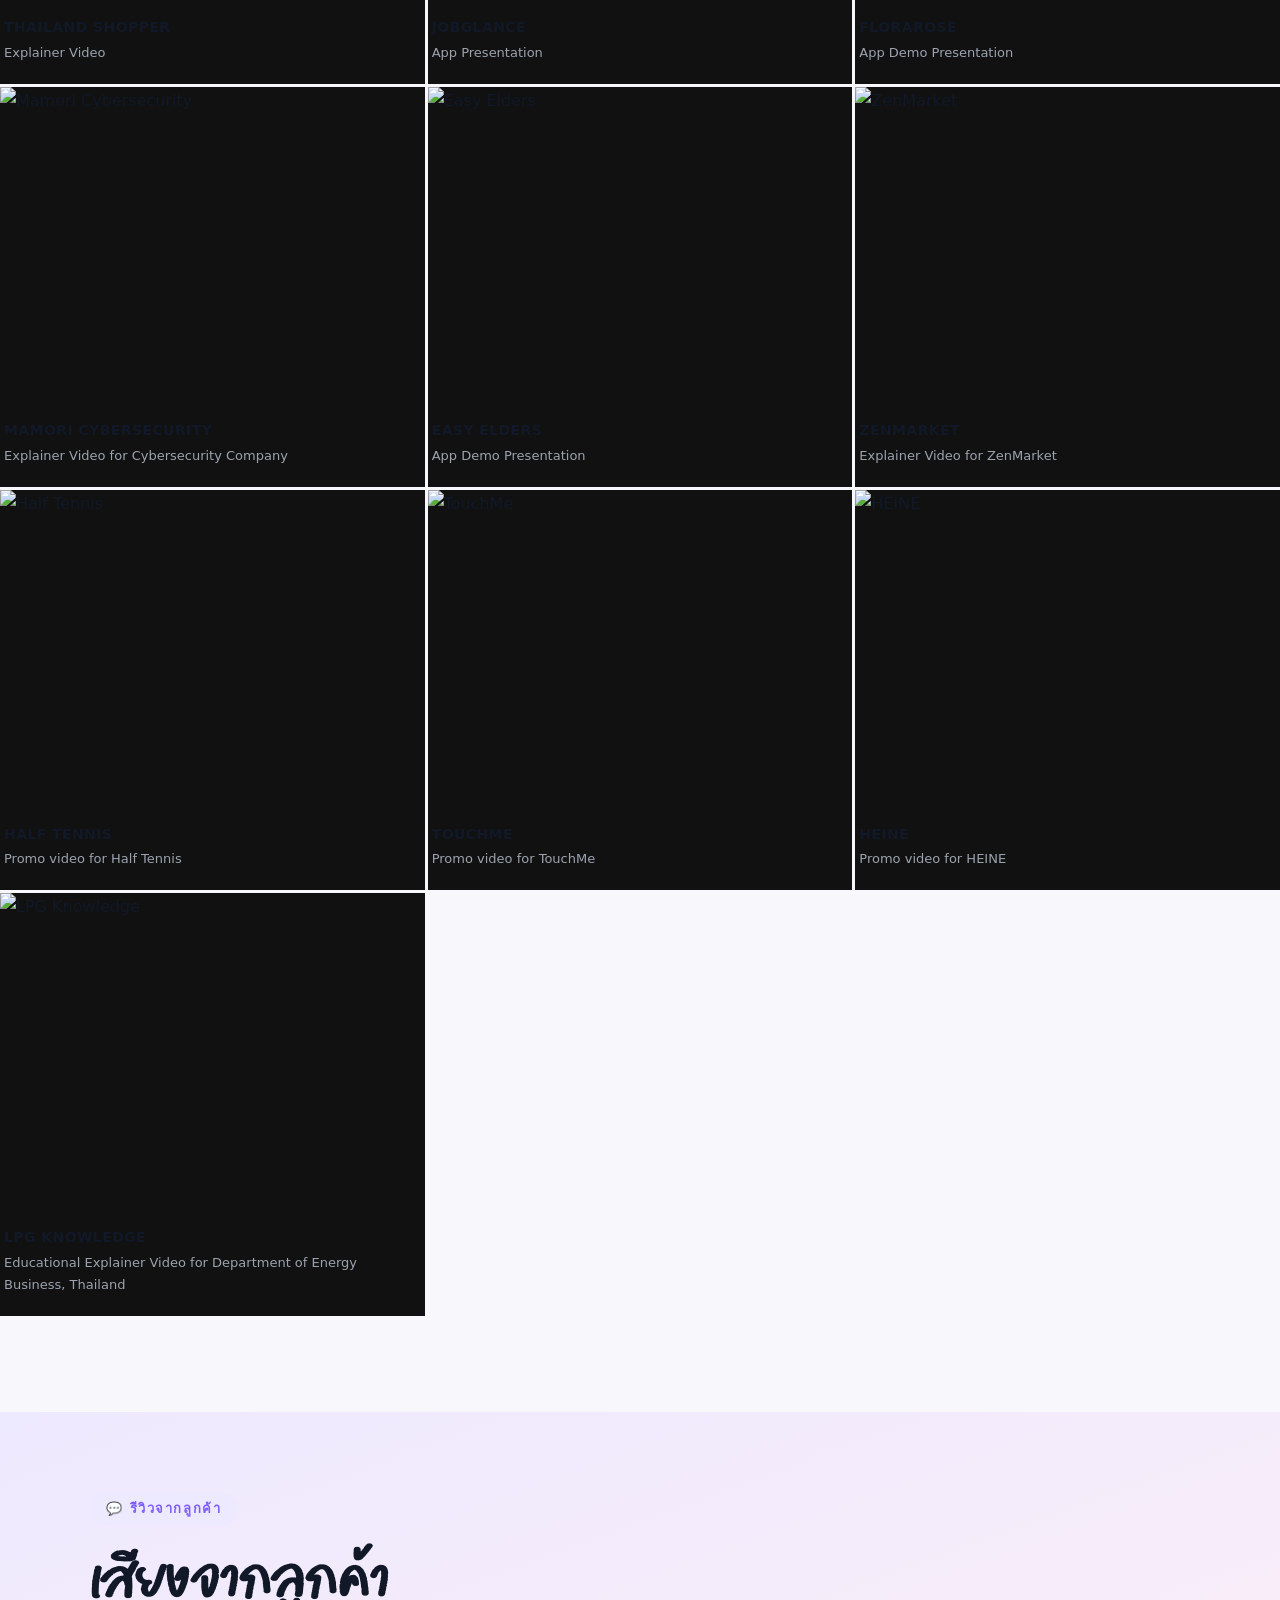
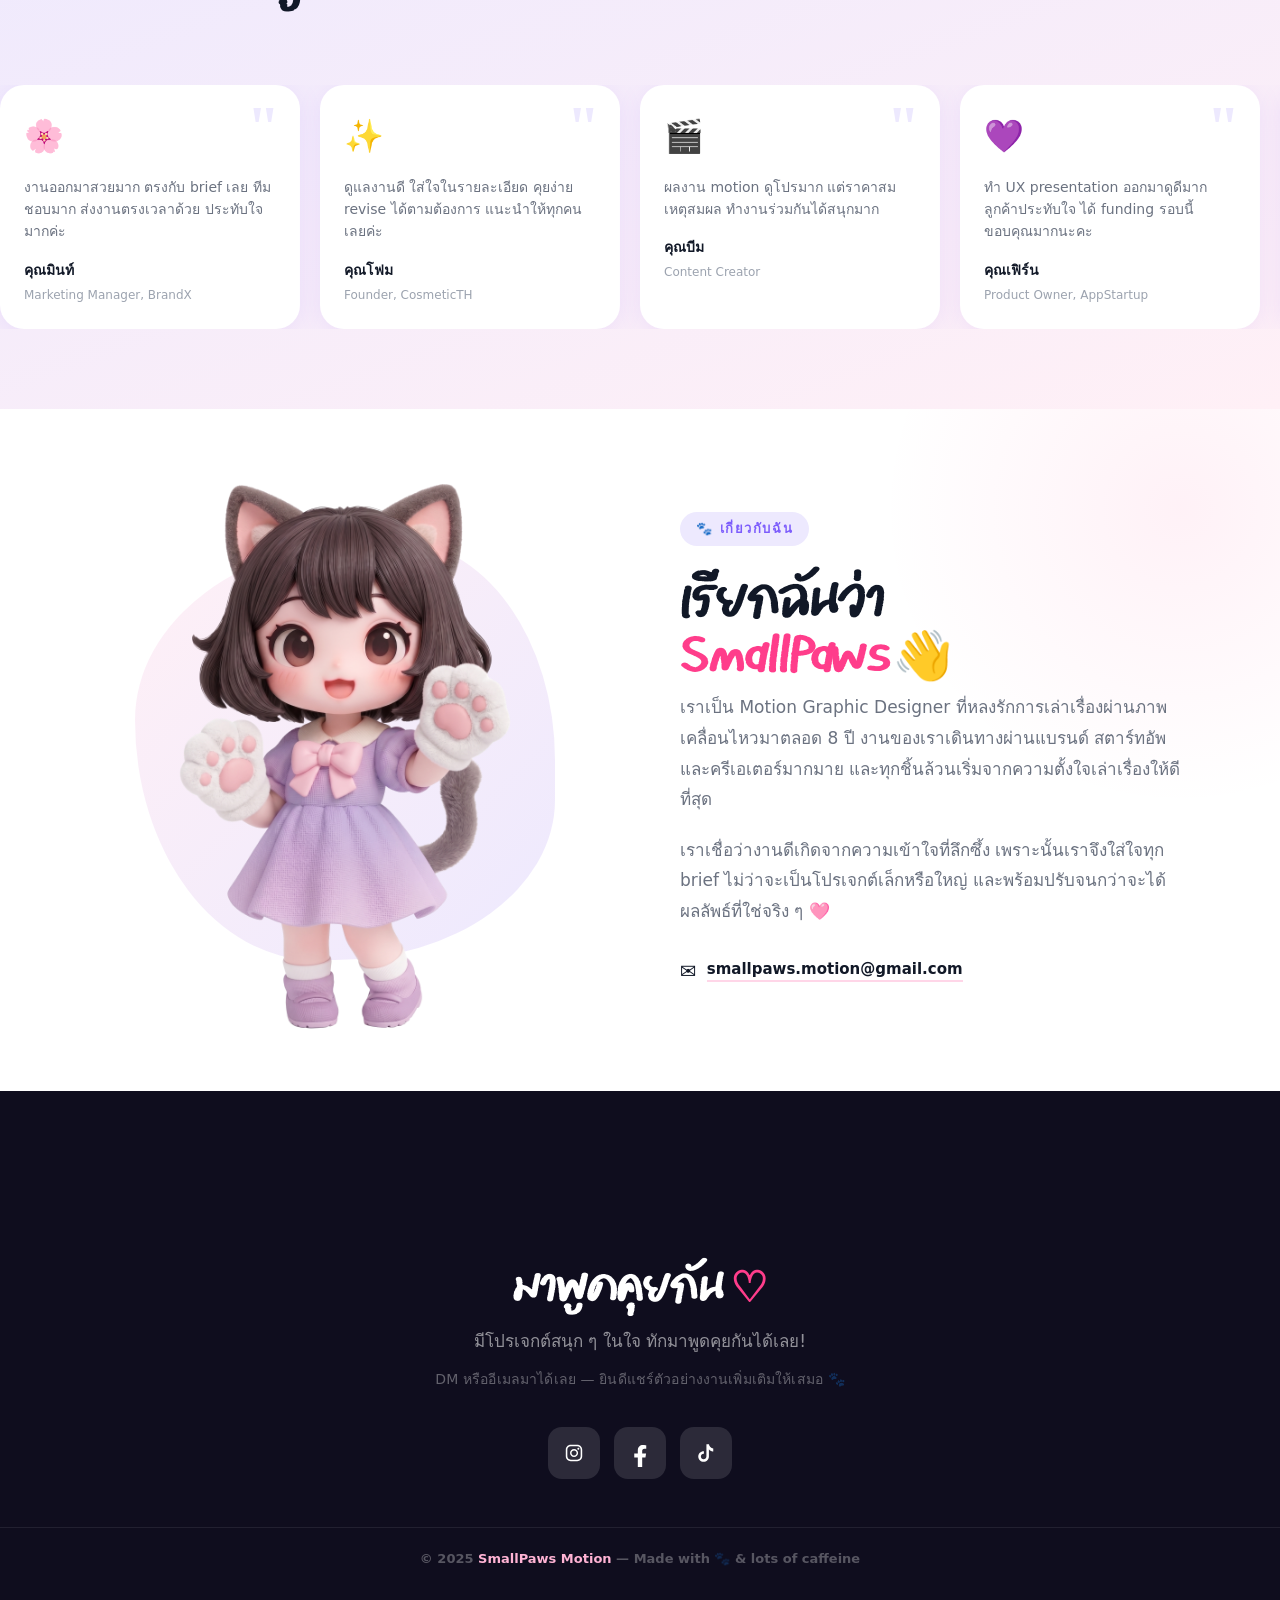
==== commit f1da5a16: "Works grid: full-width 3-col layout, no tags, editorial style" ====
--- a/index.html
+++ b/index.html
@@ -9,7 +9,7 @@
   <meta property="og:description" content="Motion graphic portfolio — 8 years of bringing stories to life through motion">
   <meta property="og:type" content="website">
 
-  <link rel="stylesheet" href="css/style.css?v=13">
+  <link rel="stylesheet" href="css/style.css?v=15">
   <link rel="icon" href="data:image/svg+xml,<svg xmlns='http://www.w3.org/2000/svg' viewBox='0 0 100 100'><text y='.9em' font-size='90'>🐾</text></svg>">
 </head>
 <body>
--- a/css/style.css
+++ b/css/style.css
@@ -379,33 +379,31 @@
 
 .works-grid {
   display: grid;
-  grid-template-columns: repeat(auto-fill, minmax(300px, 1fr));
-  gap: 24px;
+  grid-template-columns: repeat(3, 1fr);
+  gap: 3px;
+  margin-left: calc(-1 * (100vw - 100%) / 2);
+  width: 100vw;
 }
 .work-card {
-  border-radius: var(--radius-xl); overflow: hidden;
-  background: var(--white); box-shadow: var(--shadow-card);
-  cursor: pointer; transition: transform var(--transition), box-shadow var(--transition);
+  overflow: hidden; background: #111;
+  cursor: pointer; transition: opacity var(--transition);
   position: relative;
 }
-.work-card:hover {
-  transform: translateY(-6px);
-  box-shadow: 0 16px 48px rgba(124,92,252,0.18);
-}
+.work-card:hover { opacity: 0.88; }
 .work-thumb {
-  width: 100%; aspect-ratio: 16/9; object-fit: cover; display: block;
+  width: 100%; aspect-ratio: 4/3; object-fit: cover; display: block;
+}
+.work-thumb-placeholder {
+  width: 100%; aspect-ratio: 4/3;
+  display: flex; align-items: center; justify-content: center; font-size: 36px;
   background: var(--purple-light);
 }
-.work-thumb-placeholder {
-  width: 100%; aspect-ratio: 16/9;
-  display: flex; align-items: center; justify-content: center; font-size: 36px;
-}
 .work-play-overlay {
-  position: absolute; top: 0; left: 0; width: 100%; aspect-ratio: 16/9;
+  position: absolute; top: 0; left: 0; width: 100%; aspect-ratio: 4/3;
   display: flex; align-items: center; justify-content: center;
   background: rgba(0,0,0,0); transition: background var(--transition);
 }
-.work-card:hover .work-play-overlay { background: rgba(0,0,0,0.25); }
+.work-card:hover .work-play-overlay { background: rgba(0,0,0,0.22); }
 .play-btn {
   width: 52px; height: 52px; border-radius: 50%;
   background: white; display: flex; align-items: center; justify-content: center;
@@ -414,15 +412,12 @@
 }
 .play-btn svg { fill: var(--violet); margin-left: 3px; }
 .work-card:hover .play-btn { opacity: 1; transform: scale(1); }
-.work-info { padding: 16px 20px 20px; }
-.work-tags { display: flex; gap: 6px; flex-wrap: wrap; margin-bottom: 8px; }
-.work-tag {
-  font-size: 11px; font-weight: 700; letter-spacing: 0.06em;
-  padding: 3px 10px; border-radius: 99px;
-  background: var(--purple-light); color: var(--violet);
-}
-.work-title { font-size: 16px; font-weight: 800; color: var(--gray-800); margin-bottom: 4px; }
-.work-desc { font-size: 13px; color: var(--gray-400); }
+.work-info { padding: 14px 4px 20px; }
+.work-tags { display: none; }
+.work-tag { display: none; }
+.work-title { font-size: 14px; font-weight: 700; color: var(--gray-800); margin-bottom: 2px; text-transform: uppercase; letter-spacing: 0.03em; }
+.work-desc { font-size: 13px; color: var(--gray-400); font-weight: 400; }
+.graphic-card .work-thumb { aspect-ratio: 4/3; object-fit: cover; }
 
 /* ── MODAL ────────────────────────────────────────────────── */
 .modal-overlay {
@@ -612,26 +607,27 @@
 
 /* ── GRAPHIC MODAL ────────────────────────────────────────── */
 .modal-box.graphic-modal-box {
-  max-width: 1100px; display: flex; flex-direction: row;
-  height: 80vh; max-height: 700px;
+  max-width: 760px; width: 92vw;
+  display: flex; flex-direction: column;
+  max-height: 90vh; overflow-y: auto;
+  height: auto;
 }
 .modal-box.graphic-modal-box .modal-video-wrap {
-  flex: 1; aspect-ratio: unset; height: 100%;
+  flex: none; aspect-ratio: unset; height: auto; width: 100%;
 }
 .modal-box.graphic-modal-box .modal-footer {
-  width: 260px; flex-shrink: 0; flex-direction: column;
-  align-items: flex-start; justify-content: space-between;
-  padding: 28px 24px; border-left: 1px solid var(--border);
-}
-.graphic-modal-inner {
-  display: flex; width: 100%; height: 100%;
+  width: 100%; flex-shrink: 0; flex-direction: column;
+  align-items: flex-start; justify-content: flex-start;
+  padding: 24px 28px 28px; border-left: none; border-top: 1px solid var(--border);
+  position: relative;
 }
 .graphic-img-wrap {
-  position: relative; flex: 1; background: #f3f3f7;
-  display: flex; align-items: center; justify-content: center; overflow: hidden;
+  position: relative; width: 100%; background: #f3f3f7;
+  display: flex; align-items: center; justify-content: center;
+  min-height: 300px;
 }
 .graphic-modal-img {
-  max-width: 100%; max-height: 100%; object-fit: contain; display: block;
+  width: 100%; height: auto; max-height: 70vh; object-fit: contain; display: block;
 }
 .graphic-arrow {
   position: absolute; top: 50%; transform: translateY(-50%);
@@ -653,9 +649,9 @@
 }
 .graphic-dot.active { background: var(--violet); }
 .graphic-modal-info {
-  display: flex; flex-direction: column; gap: 16px; flex: 1;
-}
-.gm-row { display: flex; flex-direction: column; gap: 3px; font-size: 14px; line-height: 1.6; }
+  display: flex; flex-direction: column; gap: 14px;
+}
+.gm-row { display: flex; flex-direction: column; gap: 3px; font-size: 14px; line-height: 1.7; font-weight: 400; color: var(--gray-600); }
 .gm-label {
   font-weight: 800; color: var(--violet);
   font-size: 11px; letter-spacing: 0.1em; text-transform: uppercase;
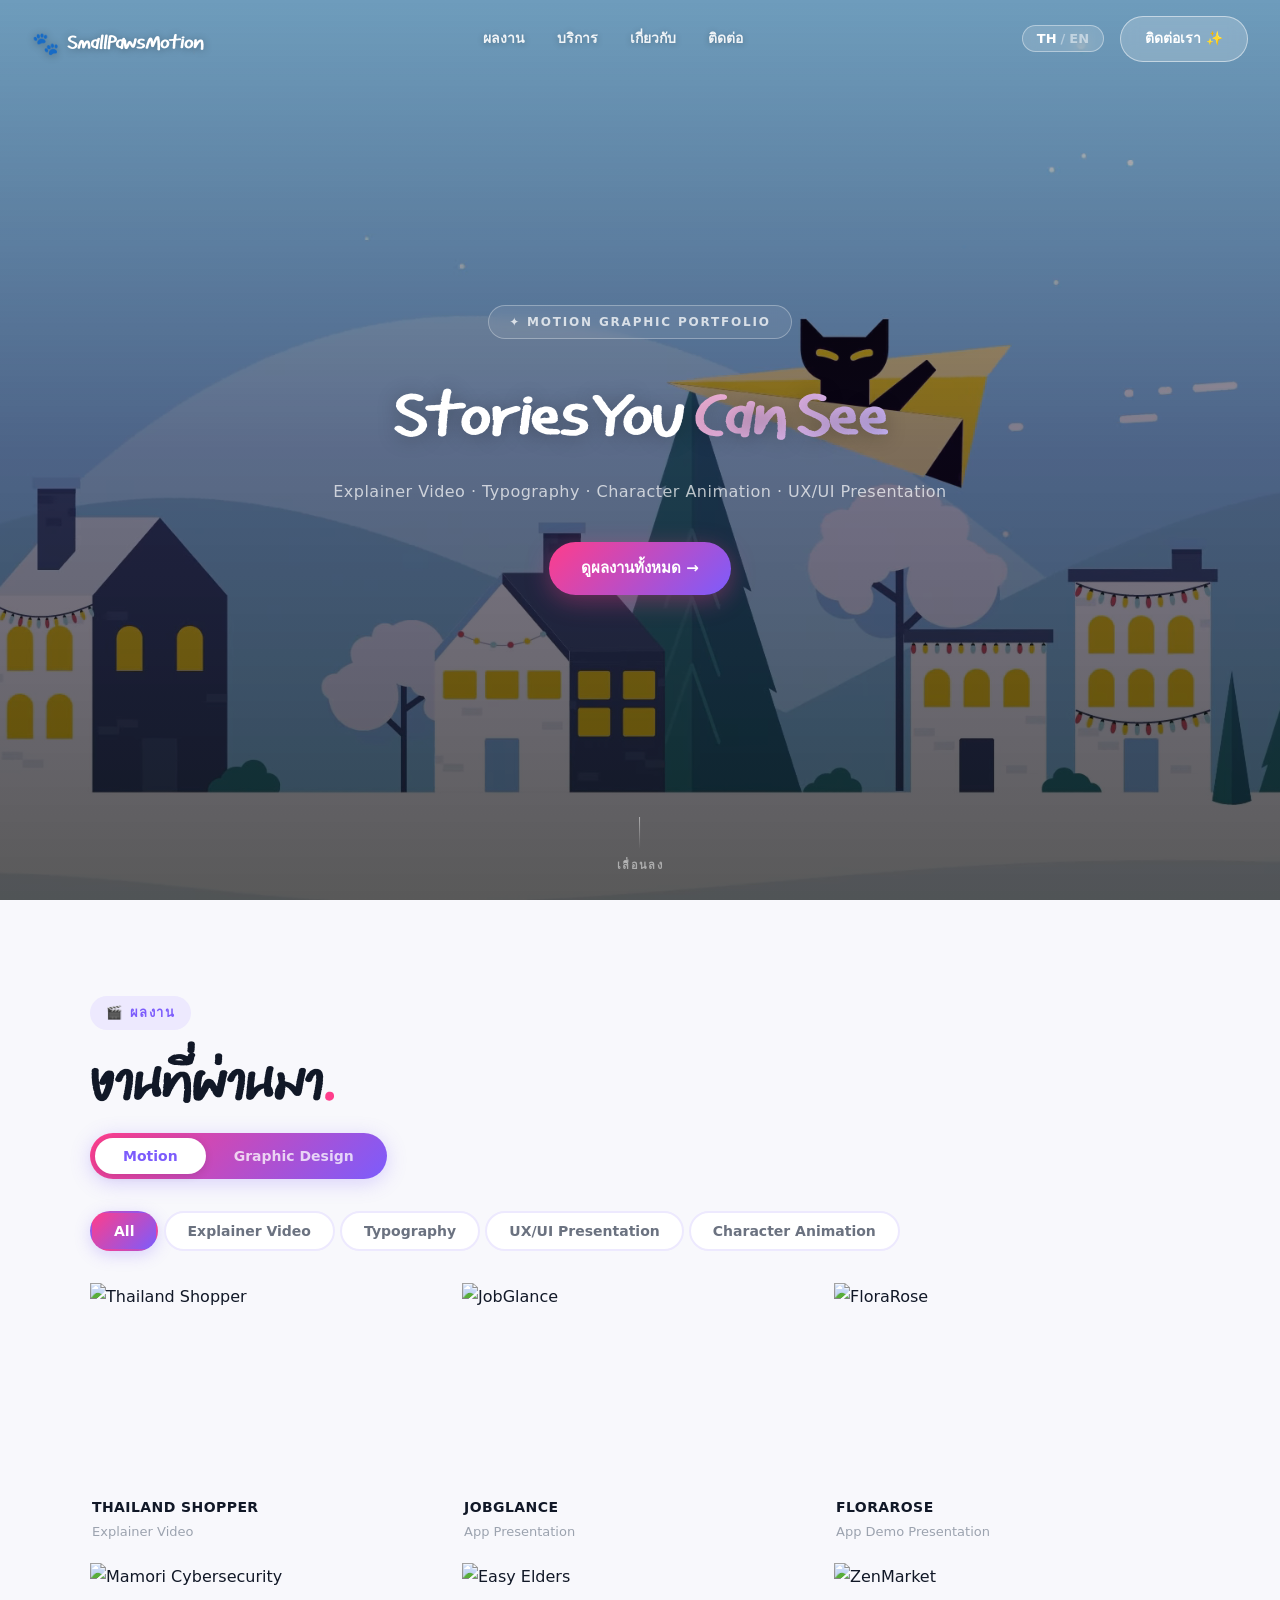
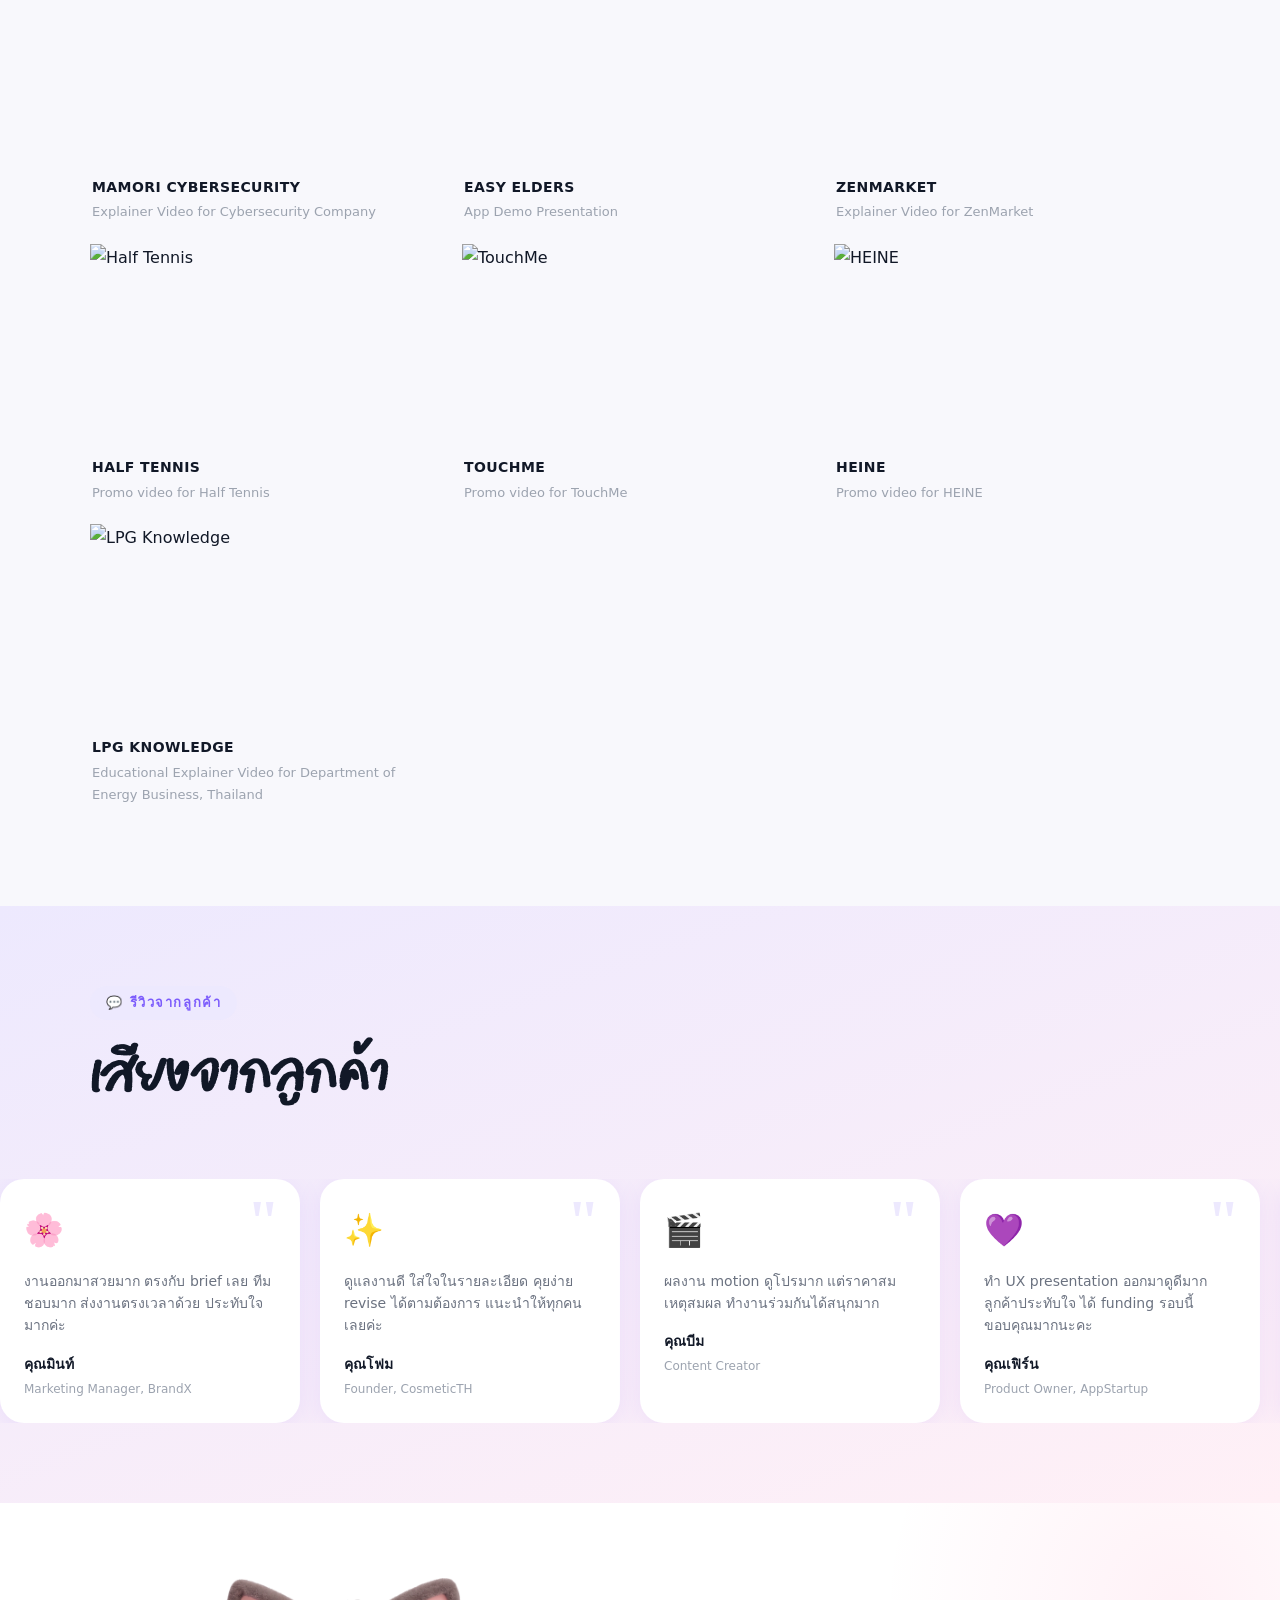
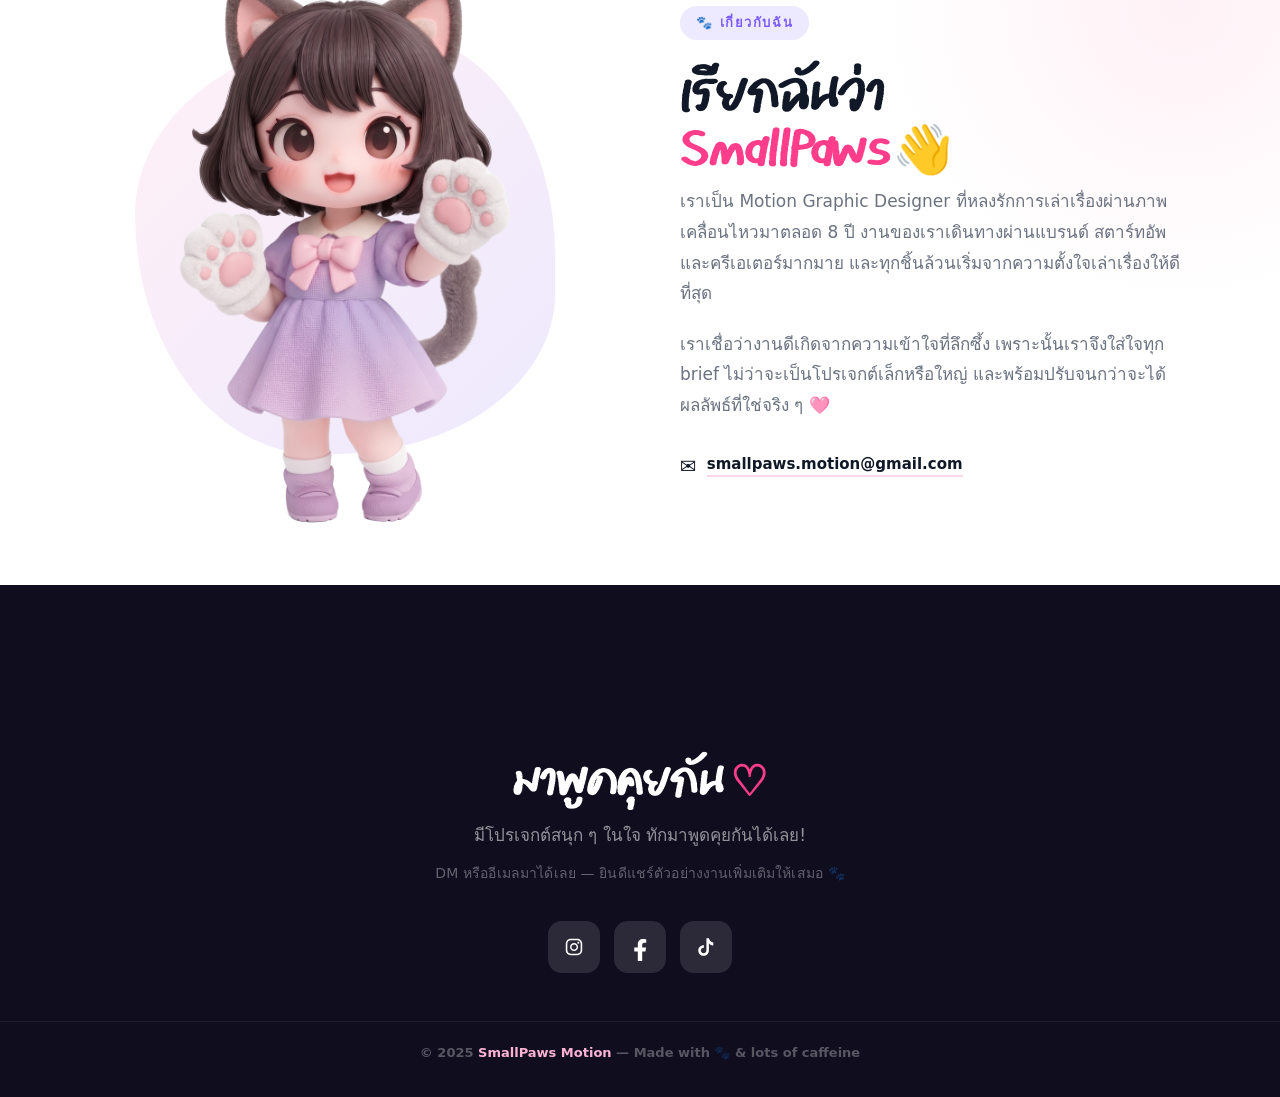
==== commit 52f7a580: "Works grid: add padding, fix info bg, 16:9 aspect ratio" ====
--- a/index.html
+++ b/index.html
@@ -9,7 +9,7 @@
   <meta property="og:description" content="Motion graphic portfolio — 8 years of bringing stories to life through motion">
   <meta property="og:type" content="website">
 
-  <link rel="stylesheet" href="css/style.css?v=15">
+  <link rel="stylesheet" href="css/style.css?v=16">
   <link rel="icon" href="data:image/svg+xml,<svg xmlns='http://www.w3.org/2000/svg' viewBox='0 0 100 100'><text y='.9em' font-size='90'>🐾</text></svg>">
 </head>
 <body>
--- a/css/style.css
+++ b/css/style.css
@@ -380,28 +380,28 @@
 .works-grid {
   display: grid;
   grid-template-columns: repeat(3, 1fr);
-  gap: 3px;
-  margin-left: calc(-1 * (100vw - 100%) / 2);
-  width: 100vw;
+  gap: 16px;
 }
 .work-card {
-  overflow: hidden; background: #111;
+  overflow: hidden; background: transparent;
   cursor: pointer; transition: opacity var(--transition);
   position: relative;
 }
-.work-card:hover { opacity: 0.88; }
+.work-card:hover { opacity: 0.85; }
 .work-thumb {
-  width: 100%; aspect-ratio: 4/3; object-fit: cover; display: block;
+  width: 100%; aspect-ratio: 16/9; object-fit: cover; display: block;
+  border-radius: var(--radius-lg);
 }
 .work-thumb-placeholder {
-  width: 100%; aspect-ratio: 4/3;
+  width: 100%; aspect-ratio: 16/9;
   display: flex; align-items: center; justify-content: center; font-size: 36px;
-  background: var(--purple-light);
+  background: var(--purple-light); border-radius: var(--radius-lg);
 }
 .work-play-overlay {
-  position: absolute; top: 0; left: 0; width: 100%; aspect-ratio: 4/3;
+  position: absolute; top: 0; left: 0; width: 100%; aspect-ratio: 16/9;
   display: flex; align-items: center; justify-content: center;
   background: rgba(0,0,0,0); transition: background var(--transition);
+  border-radius: var(--radius-lg);
 }
 .work-card:hover .work-play-overlay { background: rgba(0,0,0,0.22); }
 .play-btn {
@@ -412,12 +412,12 @@
 }
 .play-btn svg { fill: var(--violet); margin-left: 3px; }
 .work-card:hover .play-btn { opacity: 1; transform: scale(1); }
-.work-info { padding: 14px 4px 20px; }
+.work-info { padding: 12px 2px 4px; background: transparent; }
 .work-tags { display: none; }
 .work-tag { display: none; }
 .work-title { font-size: 14px; font-weight: 700; color: var(--gray-800); margin-bottom: 2px; text-transform: uppercase; letter-spacing: 0.03em; }
 .work-desc { font-size: 13px; color: var(--gray-400); font-weight: 400; }
-.graphic-card .work-thumb { aspect-ratio: 4/3; object-fit: cover; }
+.graphic-card .work-thumb { aspect-ratio: 16/9; }
 
 /* ── MODAL ────────────────────────────────────────────────── */
 .modal-overlay {
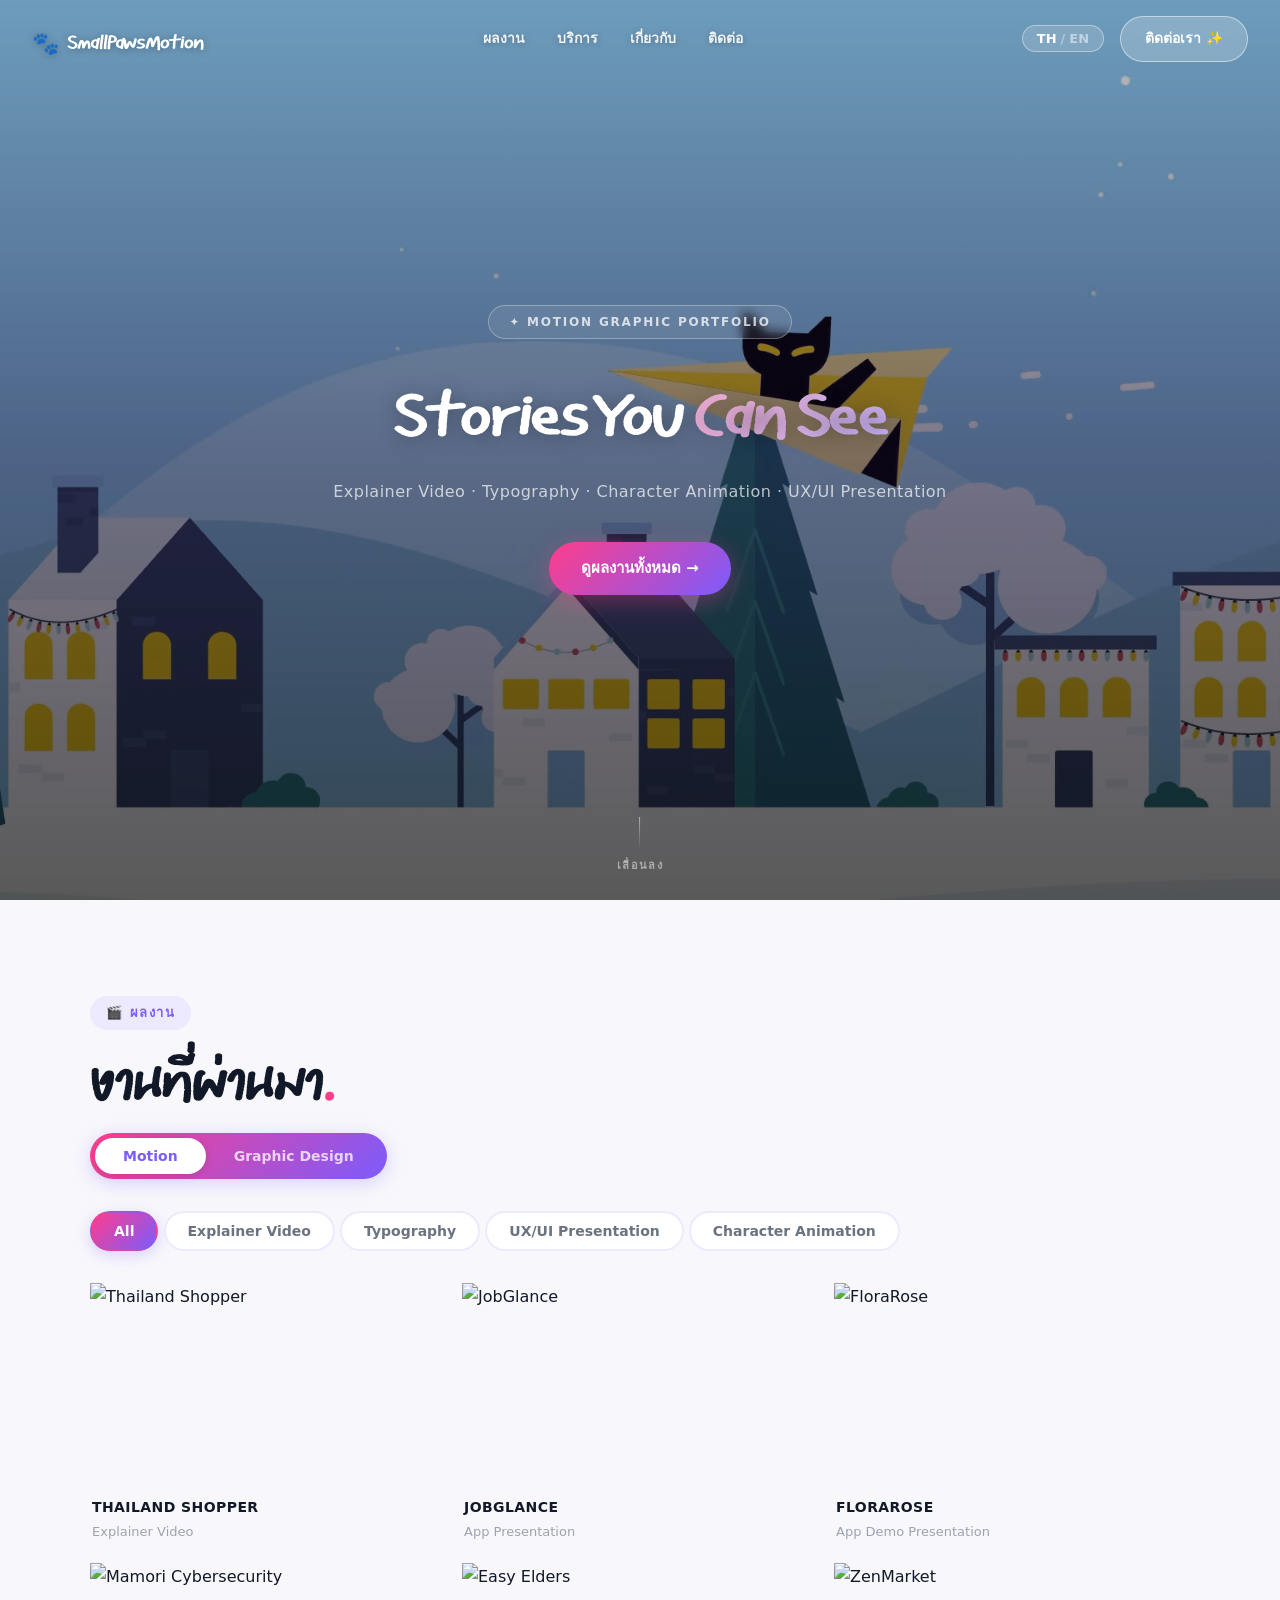
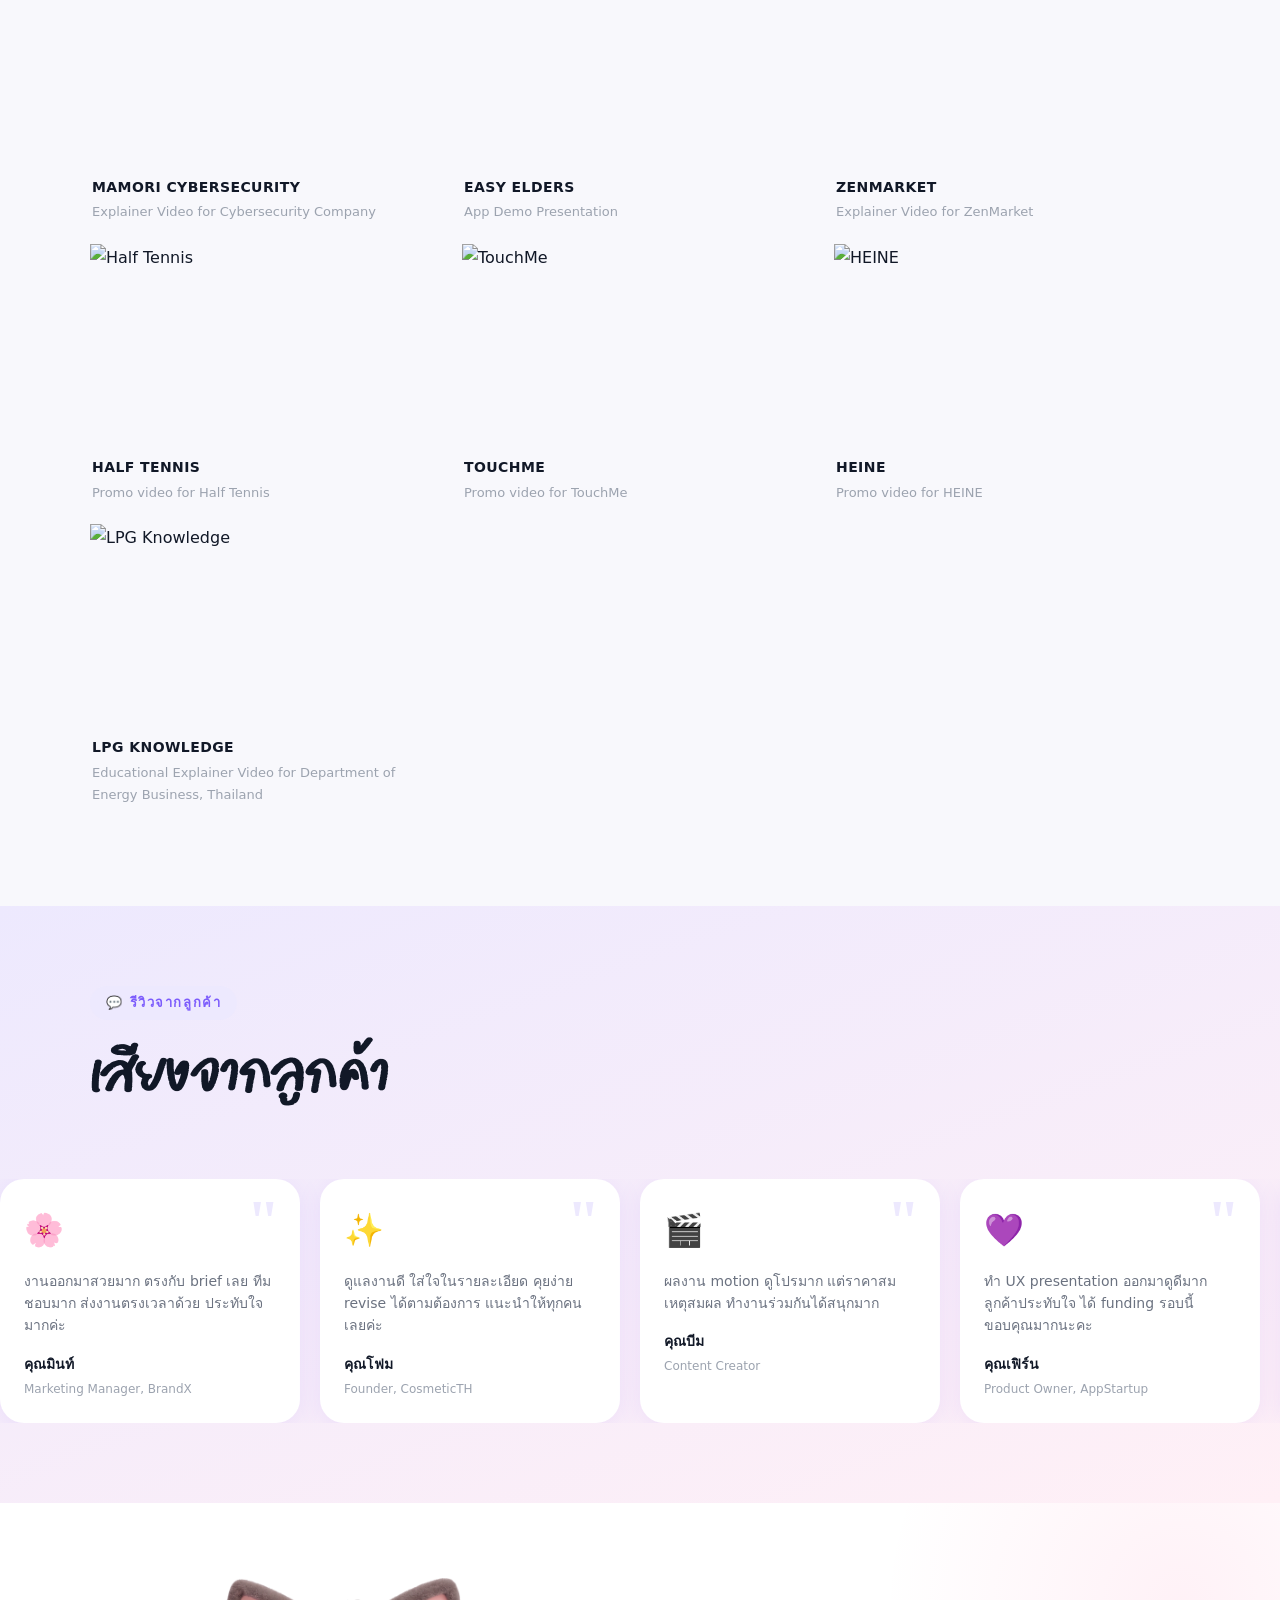
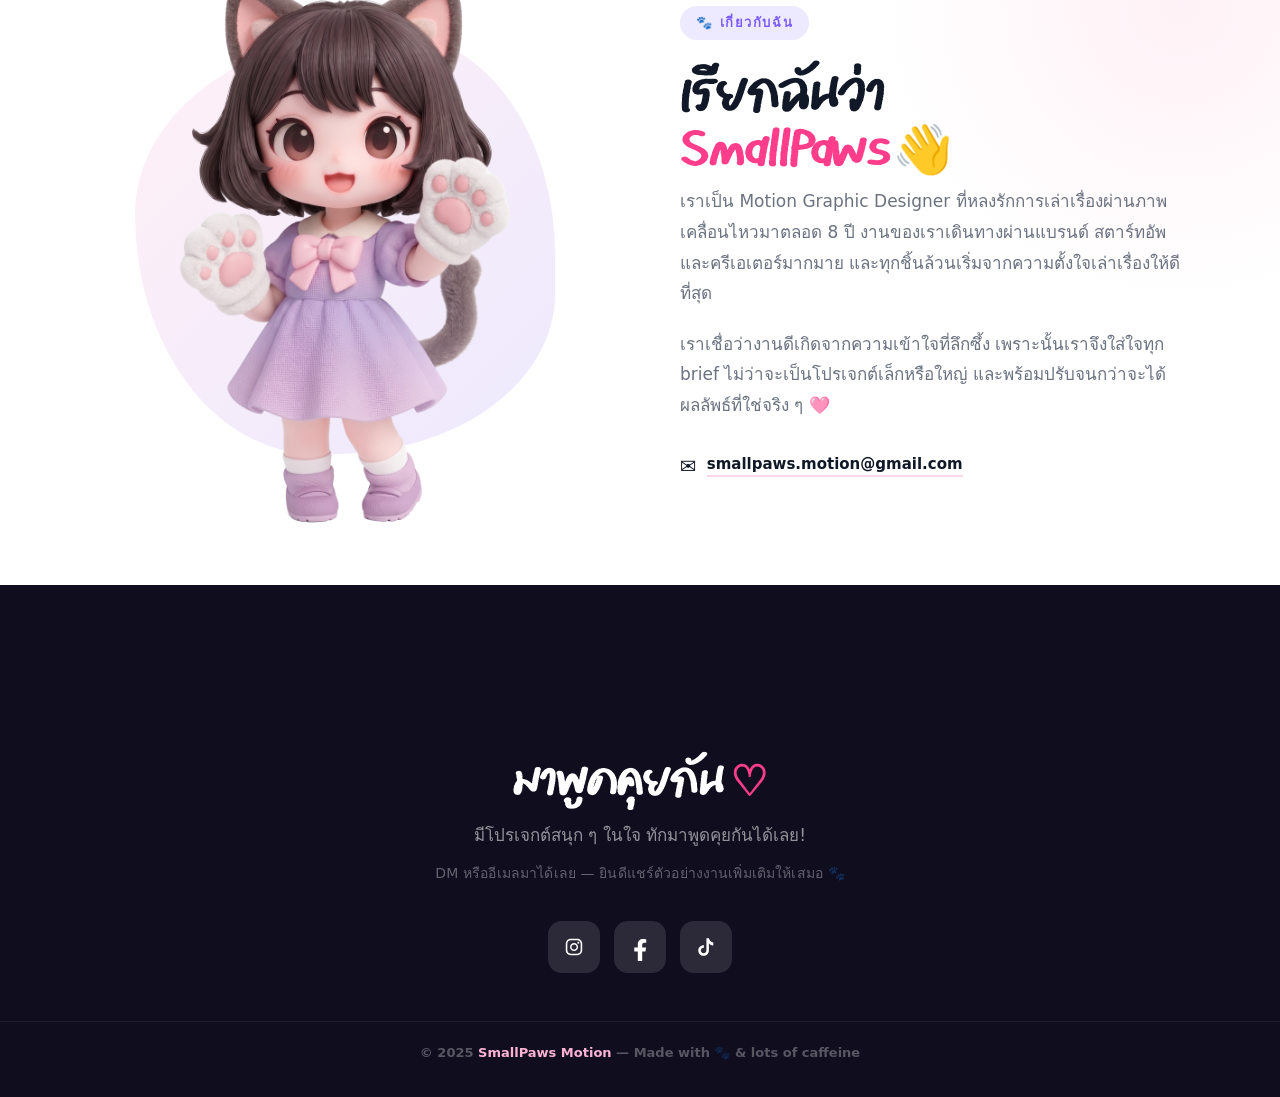
==== commit 349d83ef: "Add Christmas Card Set to graphic works (g7)" ====
--- a/index.html
+++ b/index.html
@@ -206,7 +206,7 @@
   </div>
 </div>
 
-<script src="js/works-data.js?v=5"></script>
+<script src="js/works-data.js?v=6"></script>
 <script src="js/main.js?v=8"></script>
 </body>
 </html>
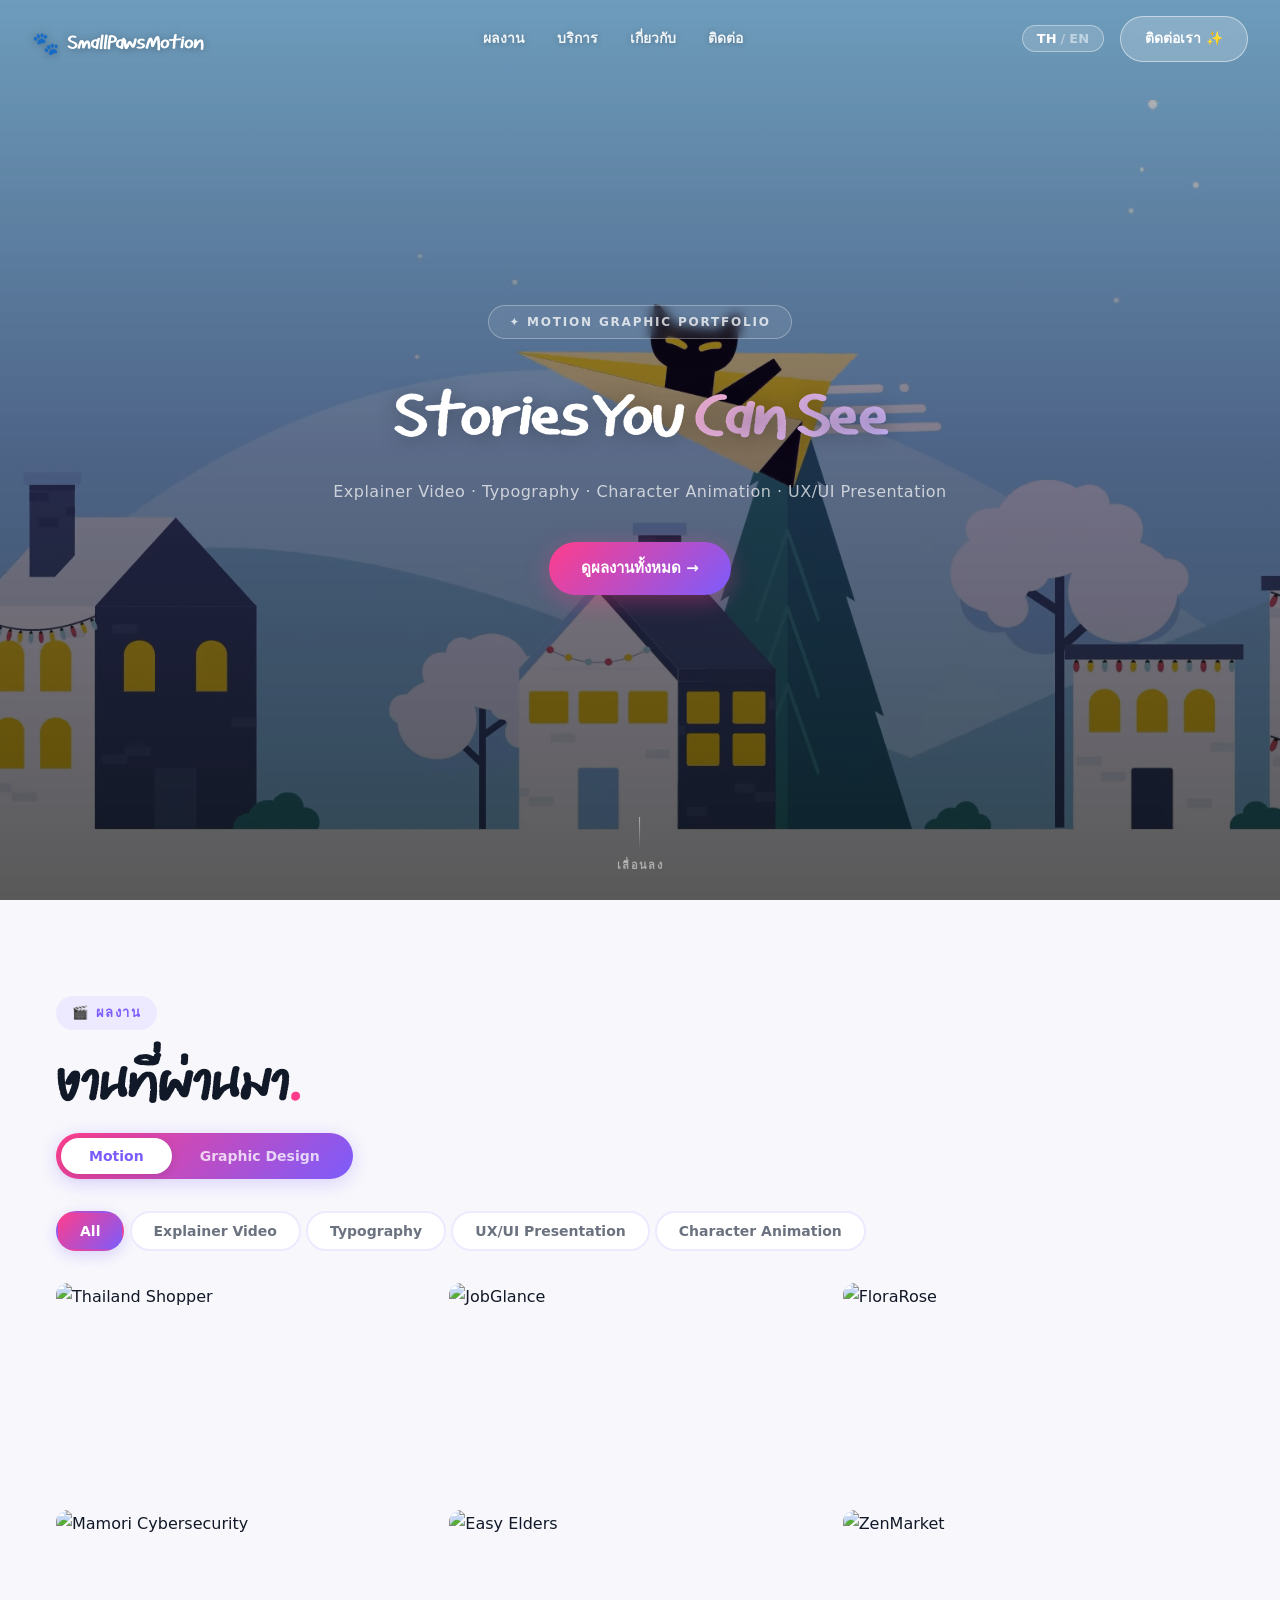
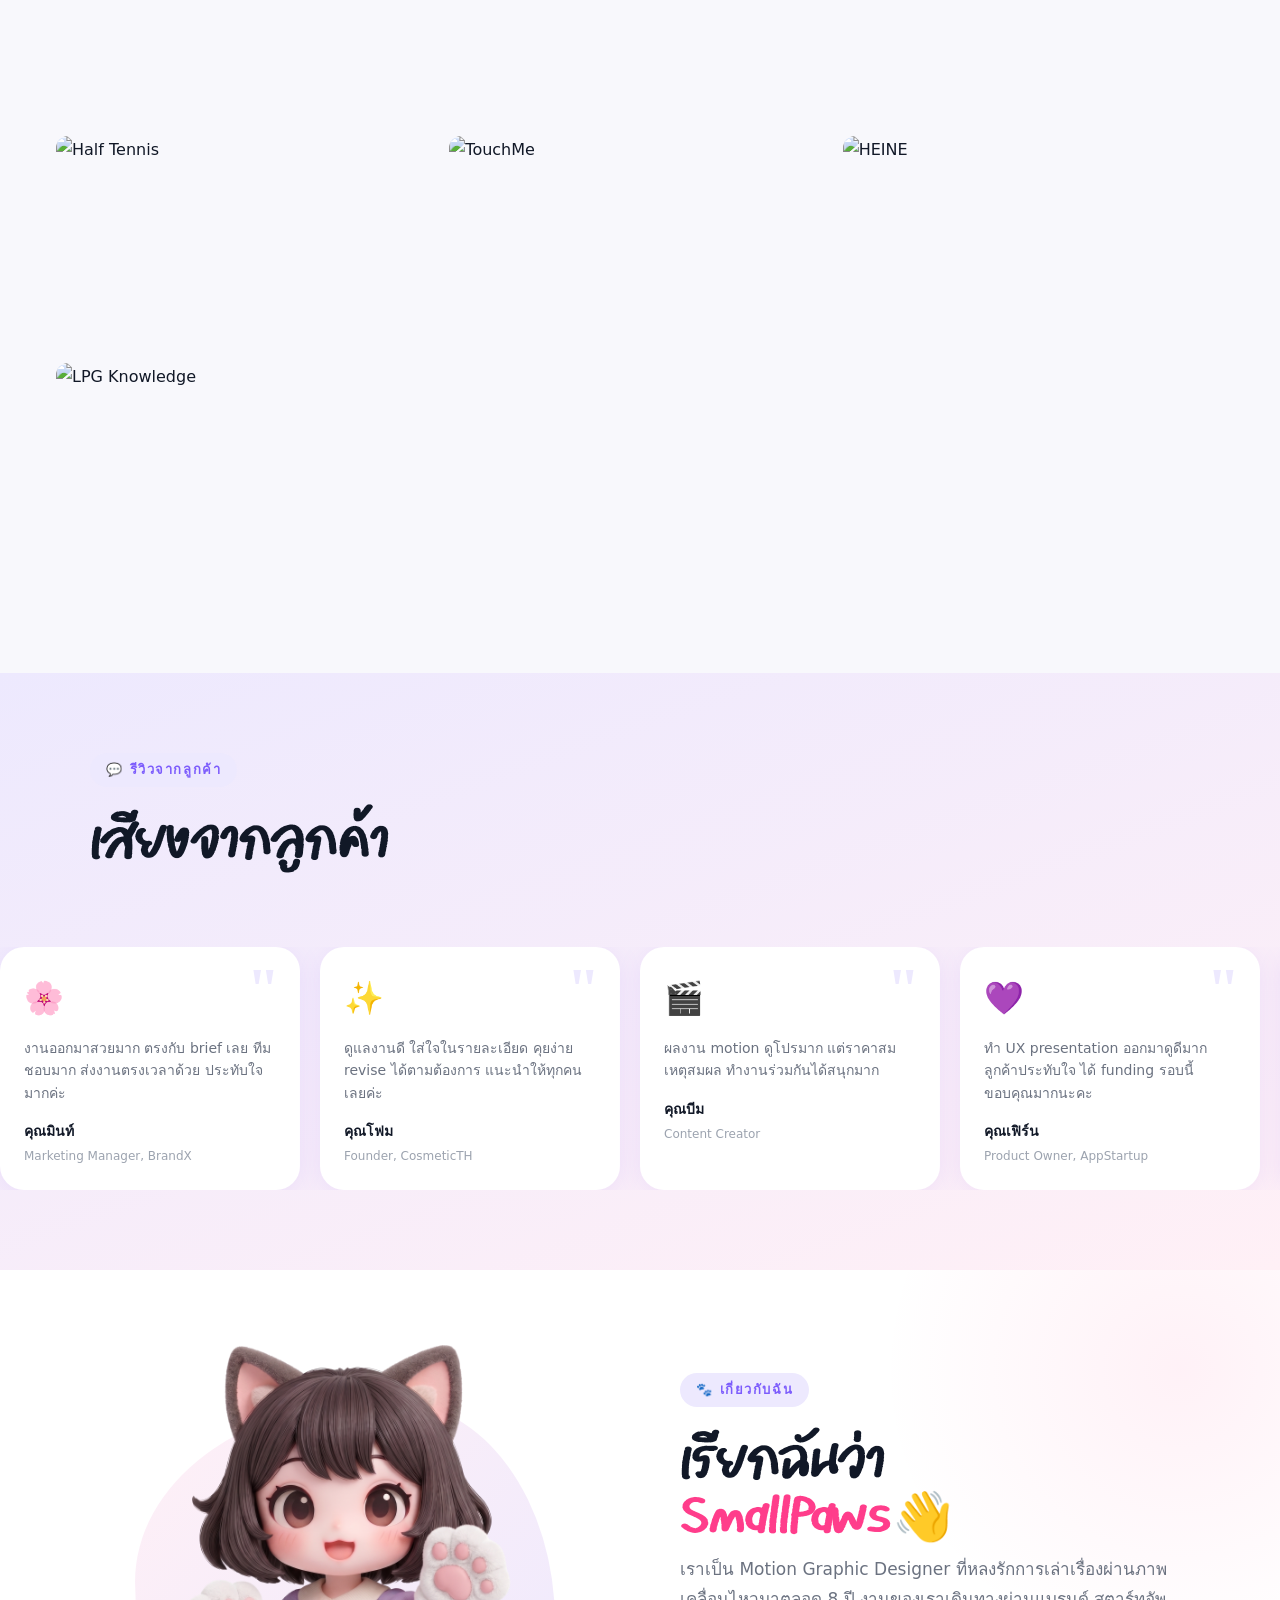
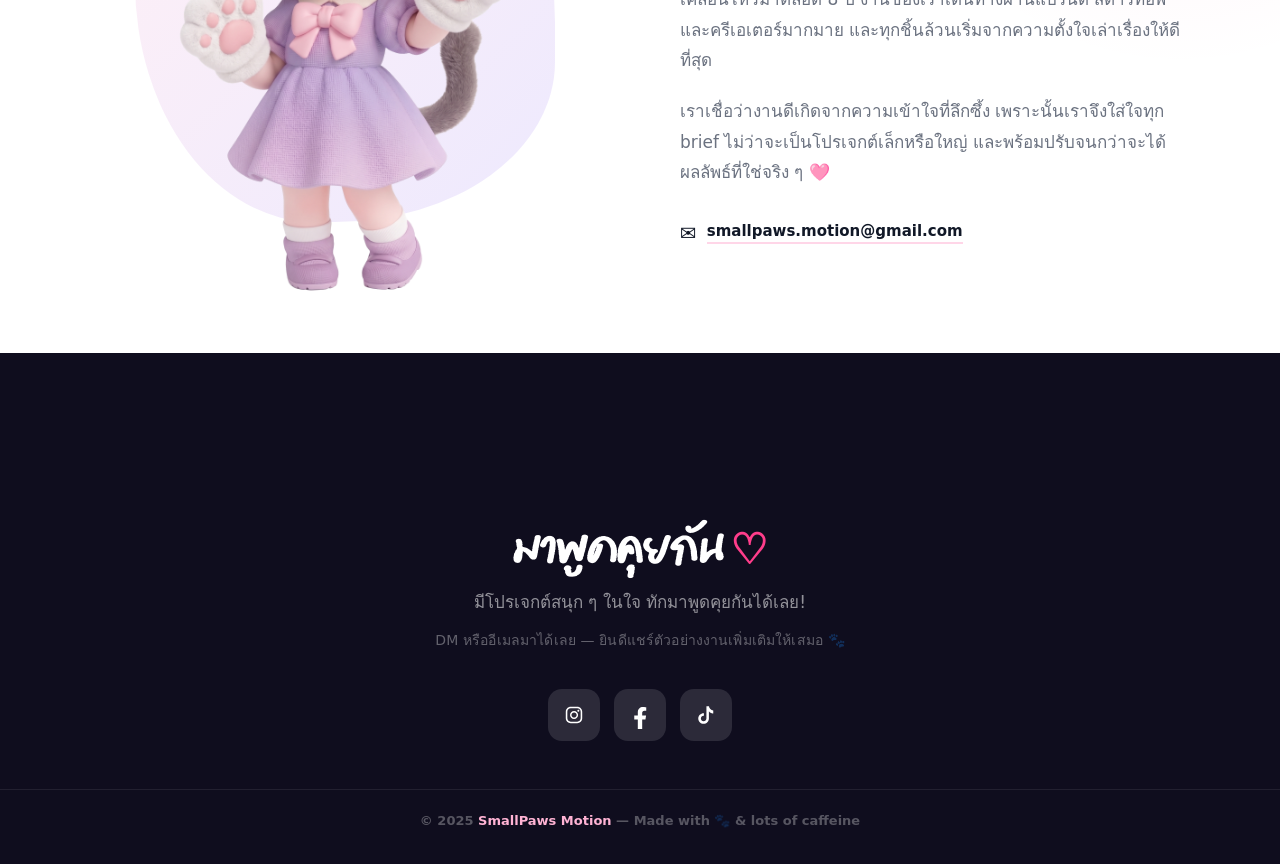
==== commit 1c7a516a: "Works grid: hide card text, rounded thumbs, wider section, 2-col mobile" ====
--- a/index.html
+++ b/index.html
@@ -9,7 +9,7 @@
   <meta property="og:description" content="Motion graphic portfolio — 8 years of bringing stories to life through motion">
   <meta property="og:type" content="website">
 
-  <link rel="stylesheet" href="css/style.css?v=16">
+  <link rel="stylesheet" href="css/style.css?v=17">
   <link rel="icon" href="data:image/svg+xml,<svg xmlns='http://www.w3.org/2000/svg' viewBox='0 0 100 100'><text y='.9em' font-size='90'>🐾</text></svg>">
 </head>
 <body>
--- a/css/style.css
+++ b/css/style.css
@@ -359,6 +359,7 @@
 
 /* ── WORKS ────────────────────────────────────────────────── */
 #works { background: var(--bg); }
+#works .container { max-width: 1400px; padding: 0 32px; }
 
 .filter-bar {
   display: flex; gap: 10px; flex-wrap: wrap; margin-bottom: 40px;
@@ -380,7 +381,7 @@
 .works-grid {
   display: grid;
   grid-template-columns: repeat(3, 1fr);
-  gap: 16px;
+  gap: 12px;
 }
 .work-card {
   overflow: hidden; background: transparent;
@@ -390,18 +391,18 @@
 .work-card:hover { opacity: 0.85; }
 .work-thumb {
   width: 100%; aspect-ratio: 16/9; object-fit: cover; display: block;
-  border-radius: var(--radius-lg);
+  border-radius: 12px;
 }
 .work-thumb-placeholder {
   width: 100%; aspect-ratio: 16/9;
   display: flex; align-items: center; justify-content: center; font-size: 36px;
-  background: var(--purple-light); border-radius: var(--radius-lg);
+  background: var(--purple-light); border-radius: 12px;
 }
 .work-play-overlay {
   position: absolute; top: 0; left: 0; width: 100%; aspect-ratio: 16/9;
   display: flex; align-items: center; justify-content: center;
   background: rgba(0,0,0,0); transition: background var(--transition);
-  border-radius: var(--radius-lg);
+  border-radius: 12px;
 }
 .work-card:hover .work-play-overlay { background: rgba(0,0,0,0.22); }
 .play-btn {
@@ -412,7 +413,7 @@
 }
 .play-btn svg { fill: var(--violet); margin-left: 3px; }
 .work-card:hover .play-btn { opacity: 1; transform: scale(1); }
-.work-info { padding: 12px 2px 4px; background: transparent; }
+.work-info { display: none; }
 .work-tags { display: none; }
 .work-tag { display: none; }
 .work-title { font-size: 14px; font-weight: 700; color: var(--gray-800); margin-bottom: 2px; text-transform: uppercase; letter-spacing: 0.03em; }
@@ -685,4 +686,6 @@
   .contact-card { padding: 40px 24px; }
   .exp-number { font-size: 56px; }
   .hero-title { font-size: clamp(30px, 8vw, 52px); }
-}
+  .works-grid { grid-template-columns: repeat(2, 1fr); gap: 8px; }
+  #works .container { padding: 0 16px; }
+}
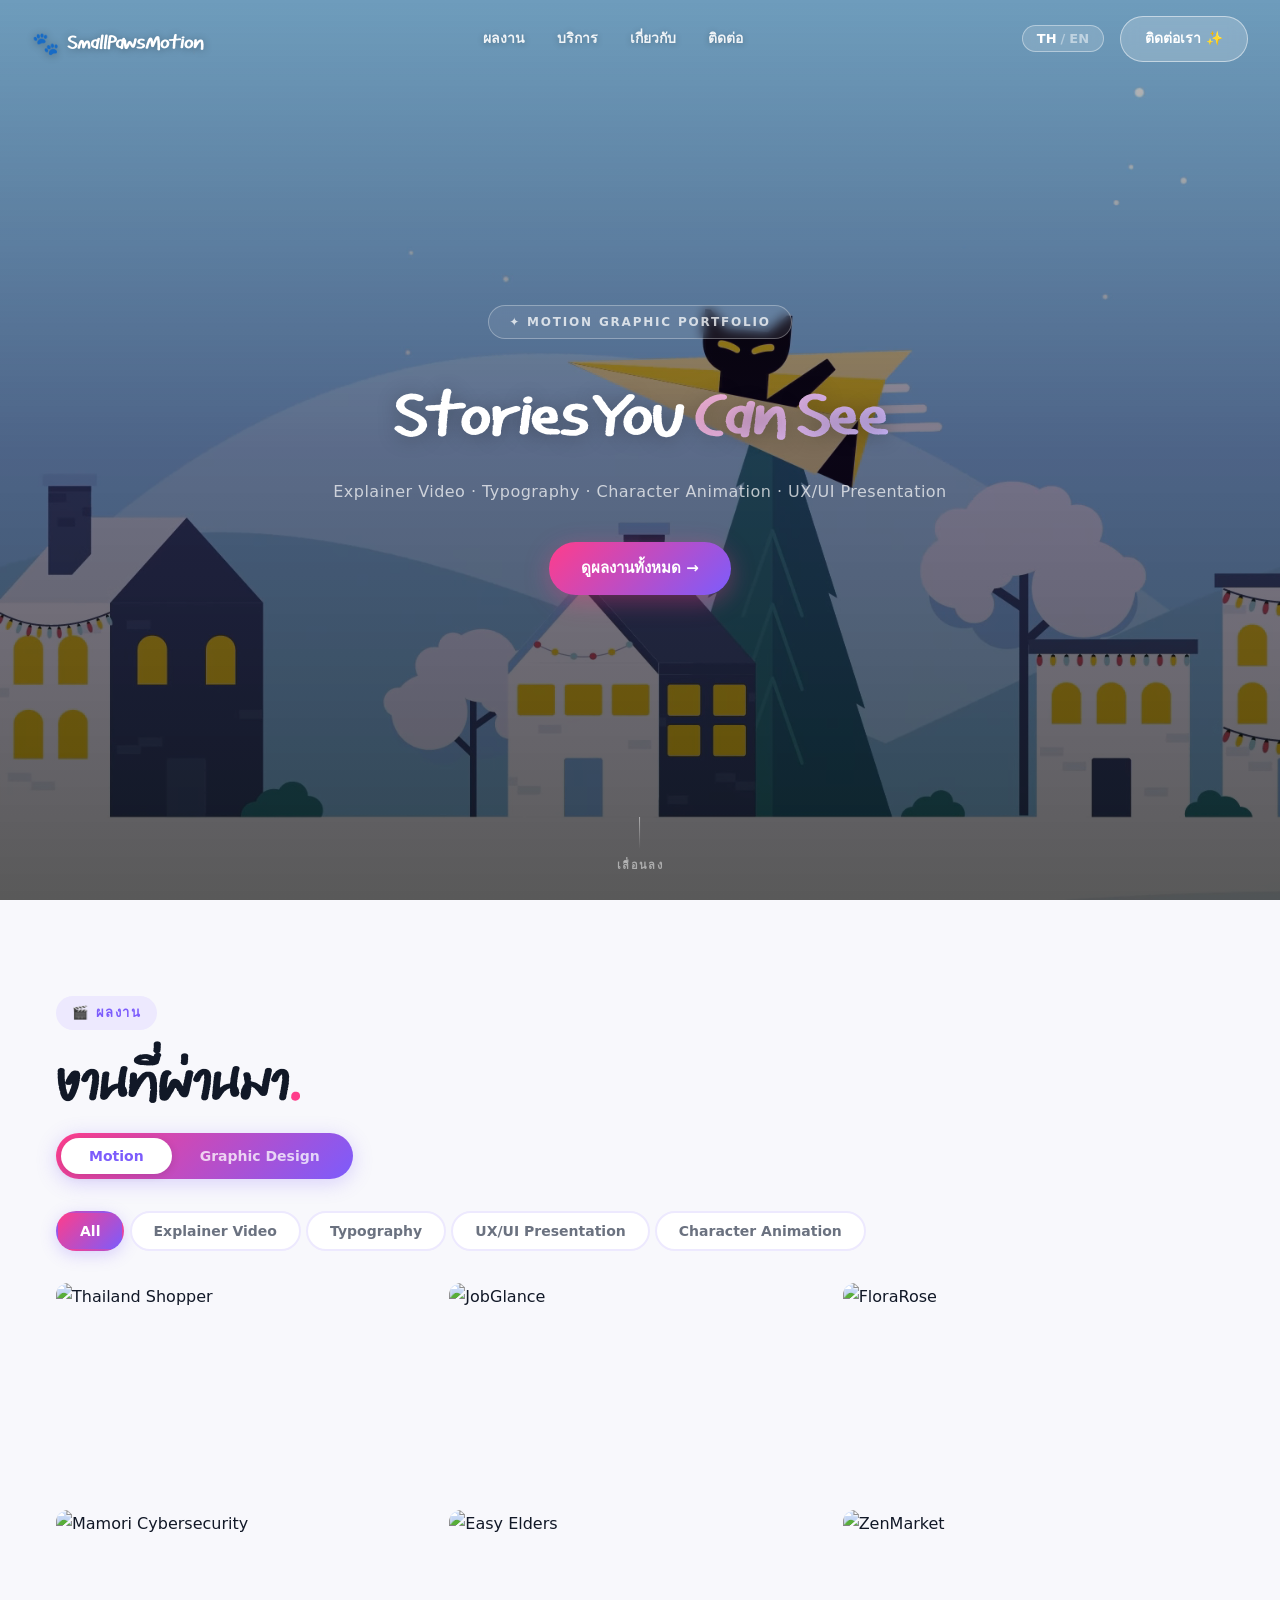
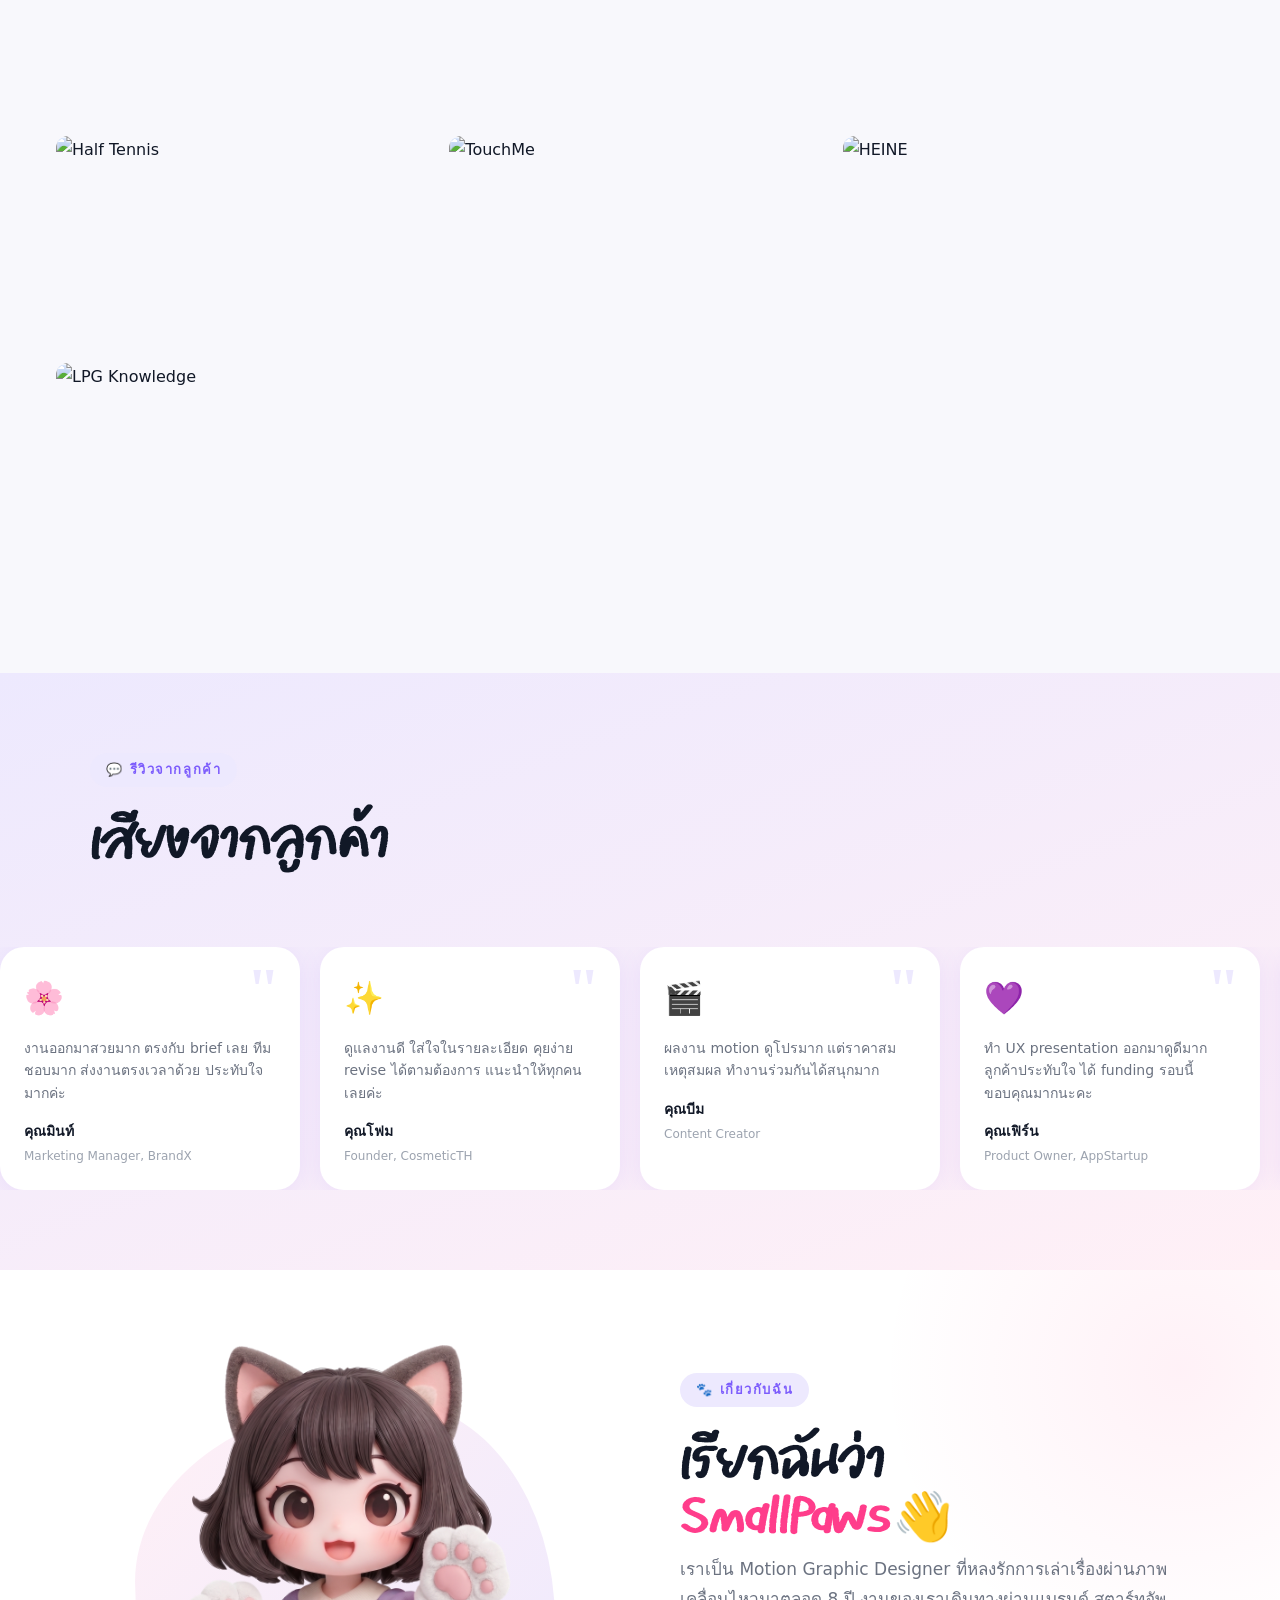
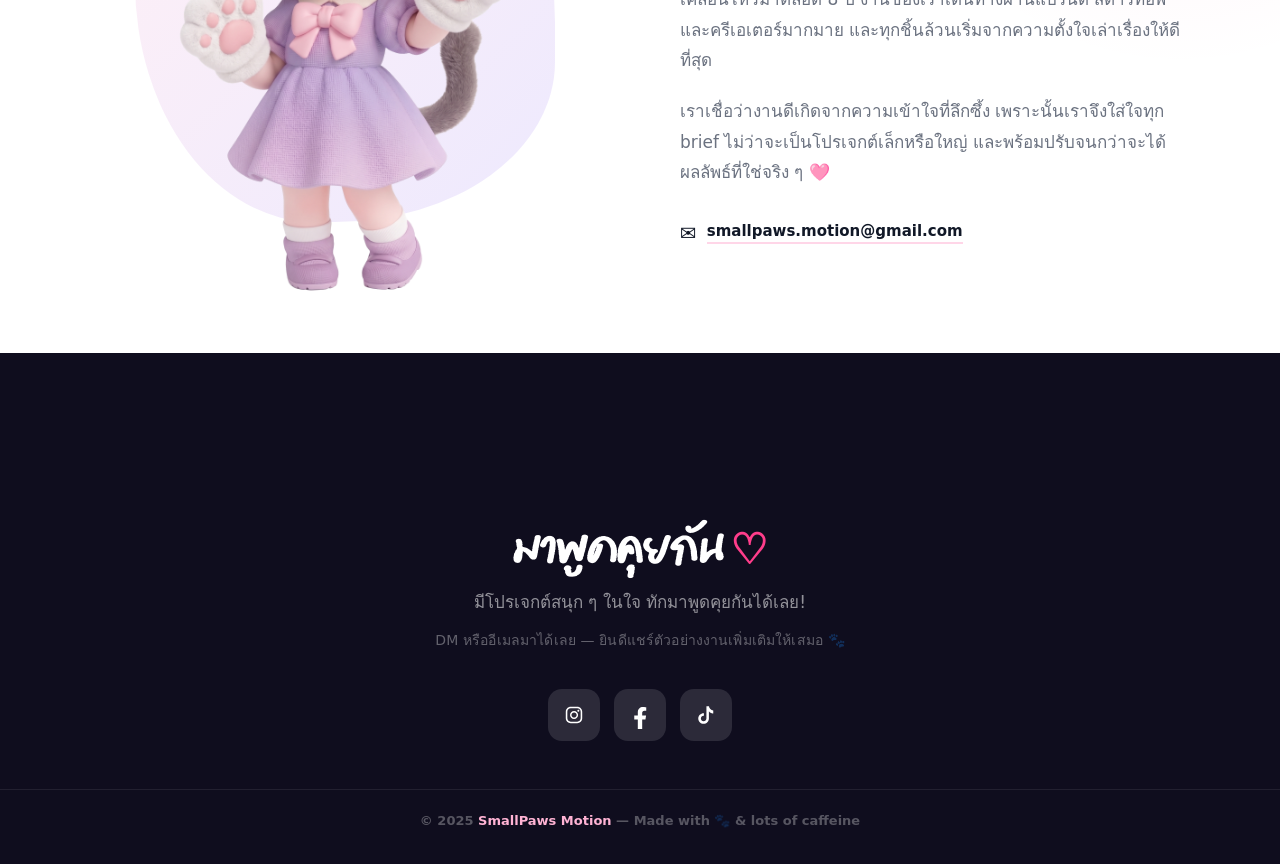
==== commit ddaa2c38: "Add mobile bottom nav bar with all nav links" ====
--- a/index.html
+++ b/index.html
@@ -9,7 +9,7 @@
   <meta property="og:description" content="Motion graphic portfolio — 8 years of bringing stories to life through motion">
   <meta property="og:type" content="website">
 
-  <link rel="stylesheet" href="css/style.css?v=17">
+  <link rel="stylesheet" href="css/style.css?v=18">
   <link rel="icon" href="data:image/svg+xml,<svg xmlns='http://www.w3.org/2000/svg' viewBox='0 0 100 100'><text y='.9em' font-size='90'>🐾</text></svg>">
 </head>
 <body>
@@ -206,6 +206,16 @@
   </div>
 </div>
 
+<!-- ── Bottom Nav (mobile) ──────────────────────────────────── -->
+<nav class="bottom-nav">
+  <div class="bottom-nav-inner">
+    <a href="#works"        data-th="ผลงาน"    data-en="Works">ผลงาน</a>
+    <a href="services.html" data-th="บริการ"    data-en="Services">บริการ</a>
+    <a href="#about"        data-th="เกี่ยวกับ" data-en="About">เกี่ยวกับ</a>
+    <a href="#contact"      data-th="ติดต่อ"    data-en="Contact">ติดต่อ</a>
+  </div>
+</nav>
+
 <script src="js/works-data.js?v=6"></script>
 <script src="js/main.js?v=8"></script>
 </body>
--- a/css/style.css
+++ b/css/style.css
@@ -677,9 +677,30 @@
 }
 .fade-up.visible { opacity: 1; transform: translateY(0); }
 
+/* ── BOTTOM NAV (mobile only) ────────────────────────────── */
+.bottom-nav {
+  display: none;
+  position: fixed; bottom: 0; left: 0; right: 0; z-index: 999;
+  background: rgba(255,255,255,0.92); backdrop-filter: blur(16px);
+  border-top: 1px solid rgba(0,0,0,0.08);
+  padding: 10px 0 max(10px, env(safe-area-inset-bottom));
+}
+.bottom-nav-inner {
+  display: flex; justify-content: space-around; align-items: center;
+}
+.bottom-nav a {
+  font-size: 12px; font-weight: 700; color: var(--gray-500);
+  text-decoration: none; display: flex; flex-direction: column;
+  align-items: center; gap: 3px; padding: 4px 12px;
+  transition: color var(--transition);
+}
+.bottom-nav a:hover, .bottom-nav a.active { color: var(--violet); }
+
 /* ── MOBILE ───────────────────────────────────────────────── */
 @media (max-width: 768px) {
   .nav-links { display: none; }
+  .bottom-nav { display: block; }
+  body { padding-bottom: 64px; }
   .about-grid { grid-template-columns: 1fr; gap: 48px; }
   .about-blob-bg { width: 280px; height: 280px; }
   .exp-number { font-size: 72px; }
